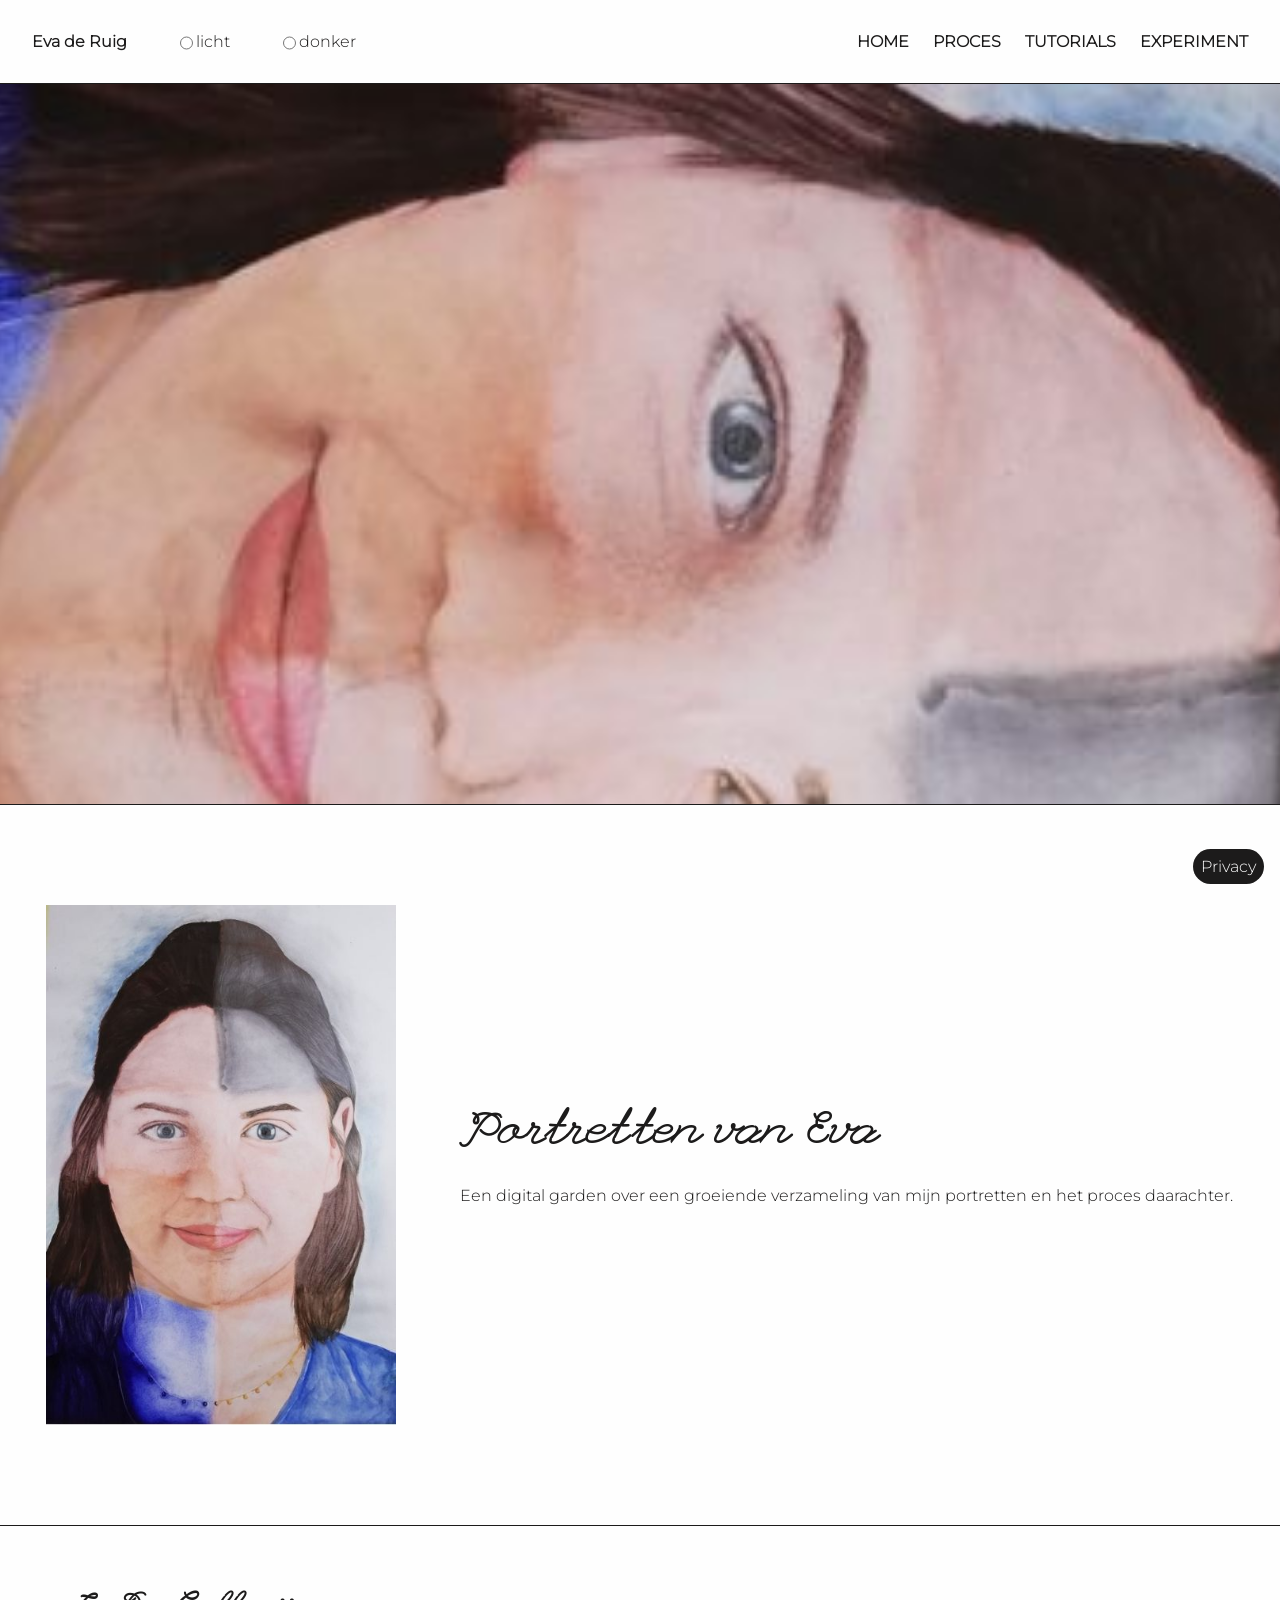
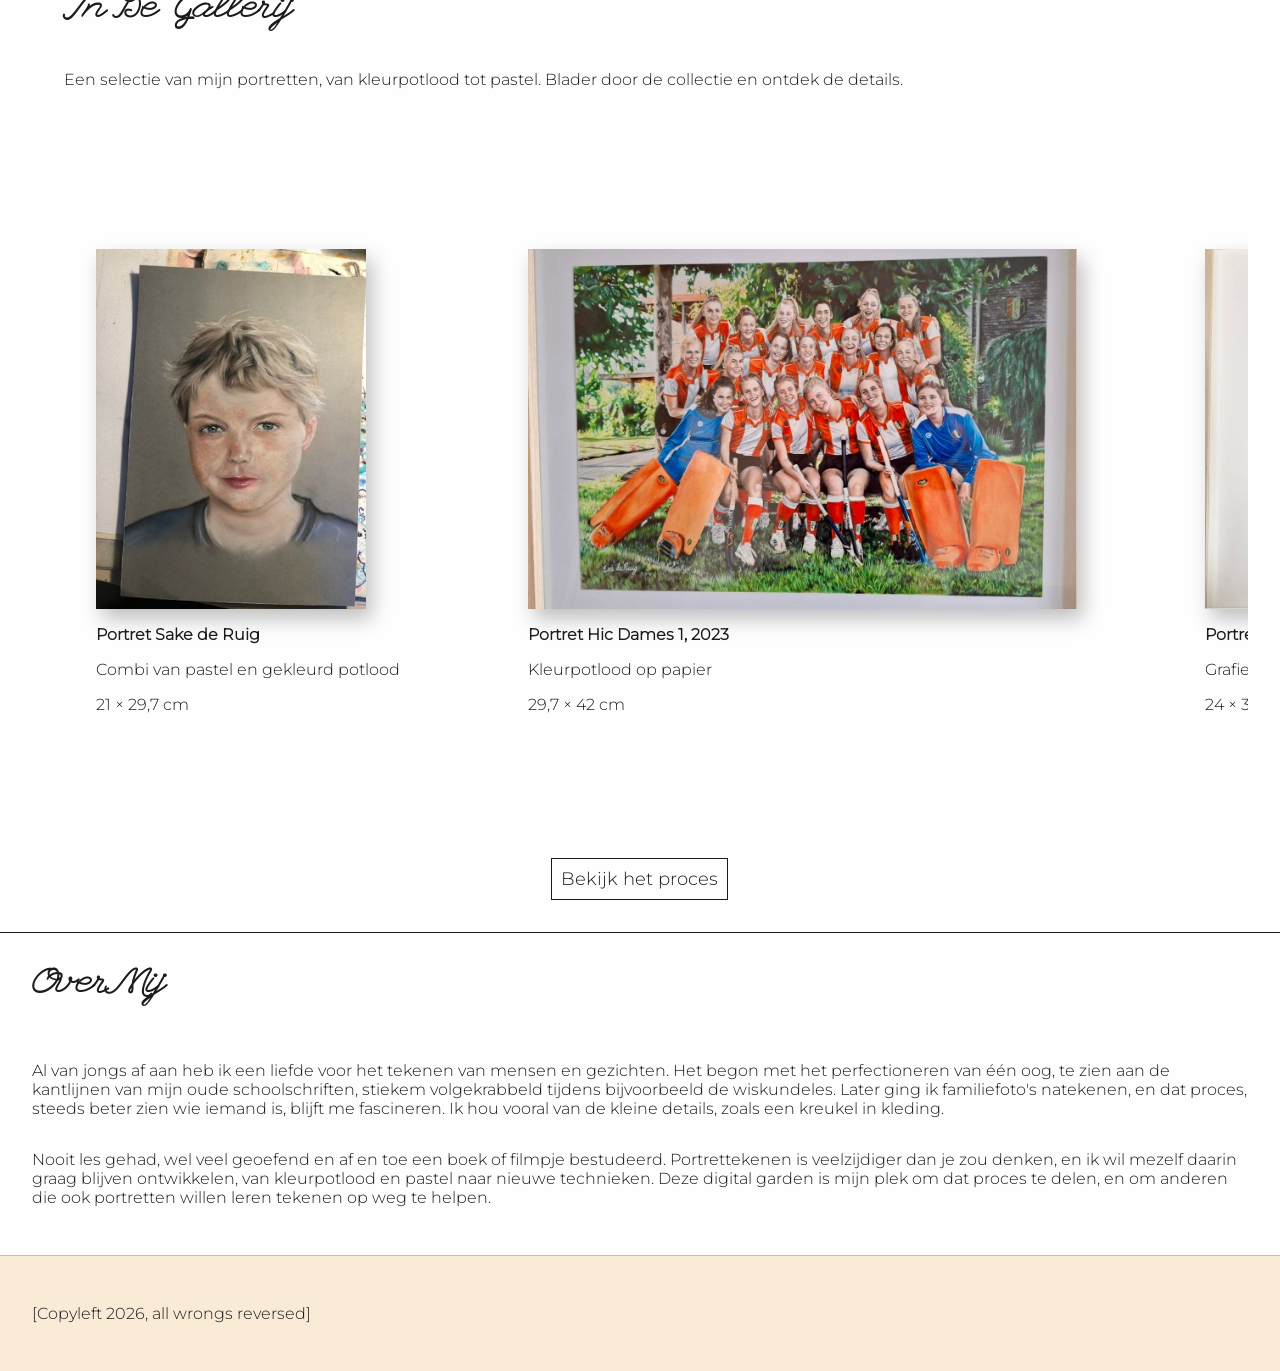
==== index.html @ 0c7776df "Proces pagina aangepast" ====
<!doctype html>
<html lang="nl">
  <head>
    <meta charset="UTF-8" />
    <meta name="viewport" content="width=device-width, initial-scale=1.0" />
    <meta name="author" content="Eva de Ruig" />
    <meta name="color-scheme" content="dark light" />

    <title>[Digitaal Tuintje van Eva]</title>
    <link rel="stylesheet" href="./assets/style/normal.css" />
    <script defer src="assets/script.js"></script>
  </head>

  <body>
    <button commandfor="privacy" command="show-modal">Privacy</button>

    <dialog id="privacy">
      <form method="dialog">
        <p>Deze website verzamelt geen persoonlijke gegevens.</p>
        <button>Begrepen</button>
      </form>
    </dialog>
    <nav>
      <p>Eva de Ruig</p>

      <label>
        <input type="radio" name="theme" value="light-theme" />
        licht
      </label>
      <label>
        <input type="radio" name="theme" value="dark-theme" />
        donker
      </label>
      <button
        class="menu-knop"
        aria-expanded="false"
        aria-controls="menu"
        aria-label="Menu"
      >
        ☰
      </button>
      <ul id="menu">
        <li><a href="index.html">Home</a></li>
        <li><a href="proces.html">Proces</a></li>
        <li><a href="tutorials.html">Tutorials</a></li>
        <li><a href="Songtekst/index.html">Experiment</a></li>
      </ul>
    </nav>

    <picture>
      <img
        src="./assets/afbeeldingen/achtergrondzelfportet.jpg"
        alt="ingezoomde achtergrondfoto zelfportret"
      />
    </picture>

    <header>
      <img src="./assets/afbeeldingen/zelfportret2.jpg" alt="Zelfportret" />
      <section>
        <h1>Portretten van Eva</h1>
        <p>
          Een digital garden over een groeiende verzameling van mijn portretten
          en het proces daarachter.
        </p>
      </section>
    </header>

    <main>
      <section>
        <h2>In De Gallerij</h2>
        <p>
          Een selectie van mijn portretten, van kleurpotlood tot pastel. Blader
          door de collectie en ontdek de details.
        </p>
      </section>

      <div class="rij">
        <section>
          <img src="assets/afbeeldingen/sake.jpg" alt="Portret Sake de Ruig" />
          <h3>Portret Sake de Ruig</h3>
          <p>Combi van pastel en gekleurd potlood</p>
          <p>21 × 29,7 cm</p>
        </section>
        <section>
          <img
            src="assets/afbeeldingen/Jouw alineatekst.jpg"
            alt="Tekening Hockeyteam hic Dames 1"
          />

          <h3>Portret Hic Dames 1, 2023</h3>
          <p>Kleurpotlood op papier</p>
          <p>29,7 × 42 cm</p>
        </section>

        <section>
          <img
            src="assets/afbeeldingen/opa+ik.jpg"
            alt="Portret van Opa en Ik"
          />
          <h3>Portret Opa en Ik</h3>
          <p>Grafietpotlood op papier</p>
          <p>24 × 32 cm</p>
        </section>

        <section>
          <img
            src="assets/afbeeldingen/bijdebank.jpg"
            alt="Portret opa en kleinkinderen"
          />

          <h3>Portret Opa en Kleinkinderen</h3>
          <p>Grafietpotlood op papier</p>
          <p>12 × 20 cm</p>
        </section>

        <section>
          <img src="assets/afbeeldingen/omaenik.jpg" alt="portret oma en ik" />
          <h3>Portret Oma en ik</h3>
          <p>pastelkrijt op gekleurd papier</p>
          <p>12 × 20 cm</p>
        </section>
      </div>
      <a href="proces.html">Bekijk het proces</a>
    </main>

    <aside>
      <h2>Over Mij</h2>
      <p>
        Al van jongs af aan heb ik een liefde voor het tekenen van mensen en
        gezichten. Het begon met het perfectioneren van één oog, te zien aan de
        kantlijnen van mijn oude schoolschriften, stiekem volgekrabbeld tijdens
        bijvoorbeeld de wiskundeles. Later ging ik familiefoto's natekenen, en
        dat proces, steeds beter zien wie iemand is, blijft me fascineren. Ik
        hou vooral van de kleine details, zoals een kreukel in kleding.
      </p>
      <p>
        Nooit les gehad, wel veel geoefend en af en toe een boek of filmpje
        bestudeerd. Portrettekenen is veelzijdiger dan je zou denken, en ik wil
        mezelf daarin graag blijven ontwikkelen, van kleurpotlood en pastel naar
        nieuwe technieken. Deze digital garden is mijn plek om dat proces te
        delen, en om anderen die ook portretten willen leren tekenen op weg te
        helpen.
      </p>
    </aside>

    <footer>
      <p>[Copyleft 2026, all wrongs reversed]</p>
    </footer>
  </body>
</html>
---- assets/style/normal.css ----
/**************************
* MARK: Fonts
**************************/

@font-face {
  font-family: "League Script, cursive";
  src: url("../type/LeagueScript-Regular.ttf");
  font-weight: 400;
  font-style: normal;
}

@font-face {
  font-family: "Cormorant, serif";
  src: url("../type/Cormorant-VariableFont_wght.ttf");
  font-weight: 400;
  font-style: normal;
}

@font-face {
  font-family: "Montserrat,sans sans-serif";
  src: url("../type/Montserrat-VariableFont_wght.ttf");
  font-weight: 300;
  font-style: normal;
}
/**************************
* MARK: Custom properties
**************************/

html {
  color-scheme: light dark;

  --color-dark: rgb(28, 27, 27);
  --color-light: #fefefe;
  --color-Grey: light-dark (rgb(142, 138, 138), #fefefe);

  --color-background: light-dark(var(--color-light), var(--color-dark));
  --color-text: light-dark(var(--color-dark), var(--color-light));
  --accent-color: #fefefe;
  --border-width: 0.1em;

  --whitespace: 2em;
  --whitespace-s: 1em;
  --whitespace-xs: 0.5em;

  --step-0: clamp(1rem, 0.9167rem + 0.3704vw, 1.25rem);
  --step-1: clamp(1.2rem, 0.975rem + 1vw, 1.875rem);
  --step-2: clamp(1.44rem, 0.9825rem + 2.0333vw, 2.8125rem);
  --step-3: clamp(1.728rem, 0.8978rem + 3.69vw, 4.2188rem);
  --step-4: clamp(2.0736rem, 0.6554rem + 6.303vw, 6.3281rem);
  --step-5: clamp(2.4883rem, 0.1537rem + 10.3761vw, 9.4922rem);
}

/**************************
* MARK: Algemene Styling
**************************/

*,
*::after,
*::before {
  box-sizing: border-box;
}

img,
svg,
video {
  max-width: 100%;
  height: auto;
  display: block;
  margin-block: var(--whitespace-s);
}

body {
  font-family: "Montserrat,sans sans-serif";
  background-color: var(--color-background);
  color: var(--color-text);
  margin: 0;

  display: grid;
  grid-template-areas:
    "nav"
    "picture"
    "header"
    "main"
    "aside"
    "footer";

  @media (width > 60em) {
    grid-template-columns: 1fr 3fr 2fr;
    grid-template-areas:
      "nav nav nav"
      "picture picture picture"
      "header header header"
      "main main main"
      "aside aside aside"
      "footer footer footer";
  }
}

button,
summary {
  cursor: pointer;
}

button,
input,
select,
textarea {
  font: inherit;
}

h1 {
  font-size: var(--step-3);
}

h2 {
  font-size: var(--step-2);
}

h3 {
  font-size: var(--step-1);
}

h4 {
  font-size: var(--step-0);
}

a:hover {
  color: rgb(164, 156, 156);
}

a:focus {
  color: var(--color-Grey);
  outline: 0.2em dashed aliceblue;
}

label {
  display: grid;
}

label:has([type="checkbox"]) {
  display: flex;
  align-items: baseline;
}

h1,
h2 {
  font-family: "League Script, cursive";
  margin: 0 0 var(--whitespace-s);
  color: var(--color-text);
}

h1 {
  font-size: clamp(24px, 9vw, 48px);
}

h2 {
  font-size: 38px;
}

h3 {
  font-family: "Montserrat,sans sans-serif";
  font-size: 16px;
  font-weight: bolder;
}

p {
  font-family: "Montserrat,sans sans-serif";
  font-size: 16px;
  color: var(--color-text);
}

footer {
  background-color: antiquewhite;
  border-top: 1px solid rgba(0, 0, 0, 0.2);
  padding: 2em;
}

a {
  font-family: "Montserrat,sans sans-serif";
  text-decoration: none;
  color: var(--color-text);
  font-size: 36px;
  font-weight: 100;
}

/**************************
* MARK: Nav
**************************/

html:has([value="light-theme"]:checked) {
  color-scheme: light;
}

html:has([value="dark-theme"]:checked) {
  color-scheme: dark;
}

nav label {
  font-family: "Montserrat,sans sans-serif";
  font-size: 16px;
  display: flex;
  justify-content: flex-start;
  gap: -5px;
  padding-left: 3em;
  padding-right: 0;
}

nav {
  grid-area: nav;
  display: flex;
  align-items: center;
  justify-content: space-between;
  flex-wrap: wrap;
  padding: 1em 2em;
  border-bottom: 1px solid var(--color-text);
}

nav p {
  font-weight: bolder;
}

nav ul {
  display: flex;
  gap: 1.5em;
  list-style: none;
  margin: 0 0 0 auto;
  padding: 0;
}

nav a {
  font-size: 1rem;
  font-weight: 600;
  text-transform: uppercase;
}
.menu-knop {
  display: none;
  background: none;
  border: 0;
  padding: 0;
  color: inherit;
}

@media (width <= 60em) {
  .menu-knop {
    display: block;
  }

  nav ul {
    display: none;
    flex-basis: 100%;
    flex-direction: column;
    gap: 1em;
    padding-block: 1em;
  }

  nav ul.open {
    display: flex;
  }
}

/**************************
* MARK: Picture
**************************/

picture {
  grid-area: picture;
  display: block;
  border-bottom: 1px solid var(--color-text);
}

picture img {
  width: 100%;
  max-width: none;
  height: 80vh;
  object-fit: cover;
  margin: 0;
}

/**************************
* MARK: Header
**************************/

header {
  display: grid;
  grid-area: header;
  gap: var(--whitespace);
  align-items: center;
  padding: var(--whitespace);
  margin-inline: auto;
}

header img {
  width: 100%;
  max-width: 350px;
  height: auto;
  margin-inline: auto;
}

@media (width > 60em) {
  header {
    grid-template-columns: auto 1fr;
    gap: calc(var(--whitespace) * 2);
    min-height: 80vh;
  }
}

header h1 {
  margin-bottom: var(--whitespace-xs);
}

header p {
  margin-top: 0;
}

/**************************
* MARK: Algemene Styling
**************************/

aside {
  display: grid;
  grid-area: aside;
  border-top: 1px solid var(--color-text);
  padding: var(--whitespace);
}

/**************************
* MARK: Main
**************************/

main {
  margin: auto;
  display: grid;
  grid-area: main;
  align-items: center;
  gap: var(--whitespace);
  border-top: 1px solid var(--color-text);
  padding: var(--whitespace);
}

main img {
  width: 100%;
  max-width: 350px;
  height: auto;
}

main section {
  padding: var(--whitespace);
}

.rij {
  display: flex;
  align-items: flex-start;
  gap: 4em;
  padding: 3em var(--whitespace) 4em;
  overflow-x: auto;
  scroll-snap-type: x proximity;
}

.rij section {
  flex: 0 0 auto;
  scroll-snap-align: center;
}

.rij section img {
  width: auto;
  height: 40vh;
  max-width: none;
  margin: 0 0 var(--whitespace-s);
  box-shadow: 0.4em 0.6em 1.2em rgba(0, 0, 0, 0.25);
}

main section img {
  transition:
    transform 0.3s ease,
    box-shadow 0.3s ease;
}

main section:hover img {
  transform: scale(1.3);
  box-shadow: 0.6em 0.9em 1.6em rgba(0, 0, 0, 0.35);
  transition:
    transform 0.3s ease,
    box-shadow 0.3s ease;
}

main section:hover {
  position: relative;
  z-index: 1;
}

main a {
  display: grid;
  place-items: center;
  justify-self: center;
  border: 1px solid var(--color-text);
  font-size: 18px;
  padding: var(--whitespace-xs);
}

/**************************
* MARK: Footer
**************************/

footer {
  display: grid;
  grid-area: footer;
  background-color: antiquewhite;
  border-top: 1px solid rgba(0, 0, 0, 0.2);
  padding: 2em;
}

/**************************
* MARK: Dialog
**************************/

button {
  position: fixed;
  right: 1em;
  bottom: 1em;
  z-index: 10;
  padding: var(--whitespace-xs);
  border: 0;
  border-radius: 999px;
  background-color: var(--color-text);
  color: var(--color-background);
}

dialog {
  margin: auto 1em 5em auto;
  max-width: 18em;
  padding: 1em;
  border: 1px solid var(--color-text);
  background-color: var(--color-background);
  color: var(--color-text);
}
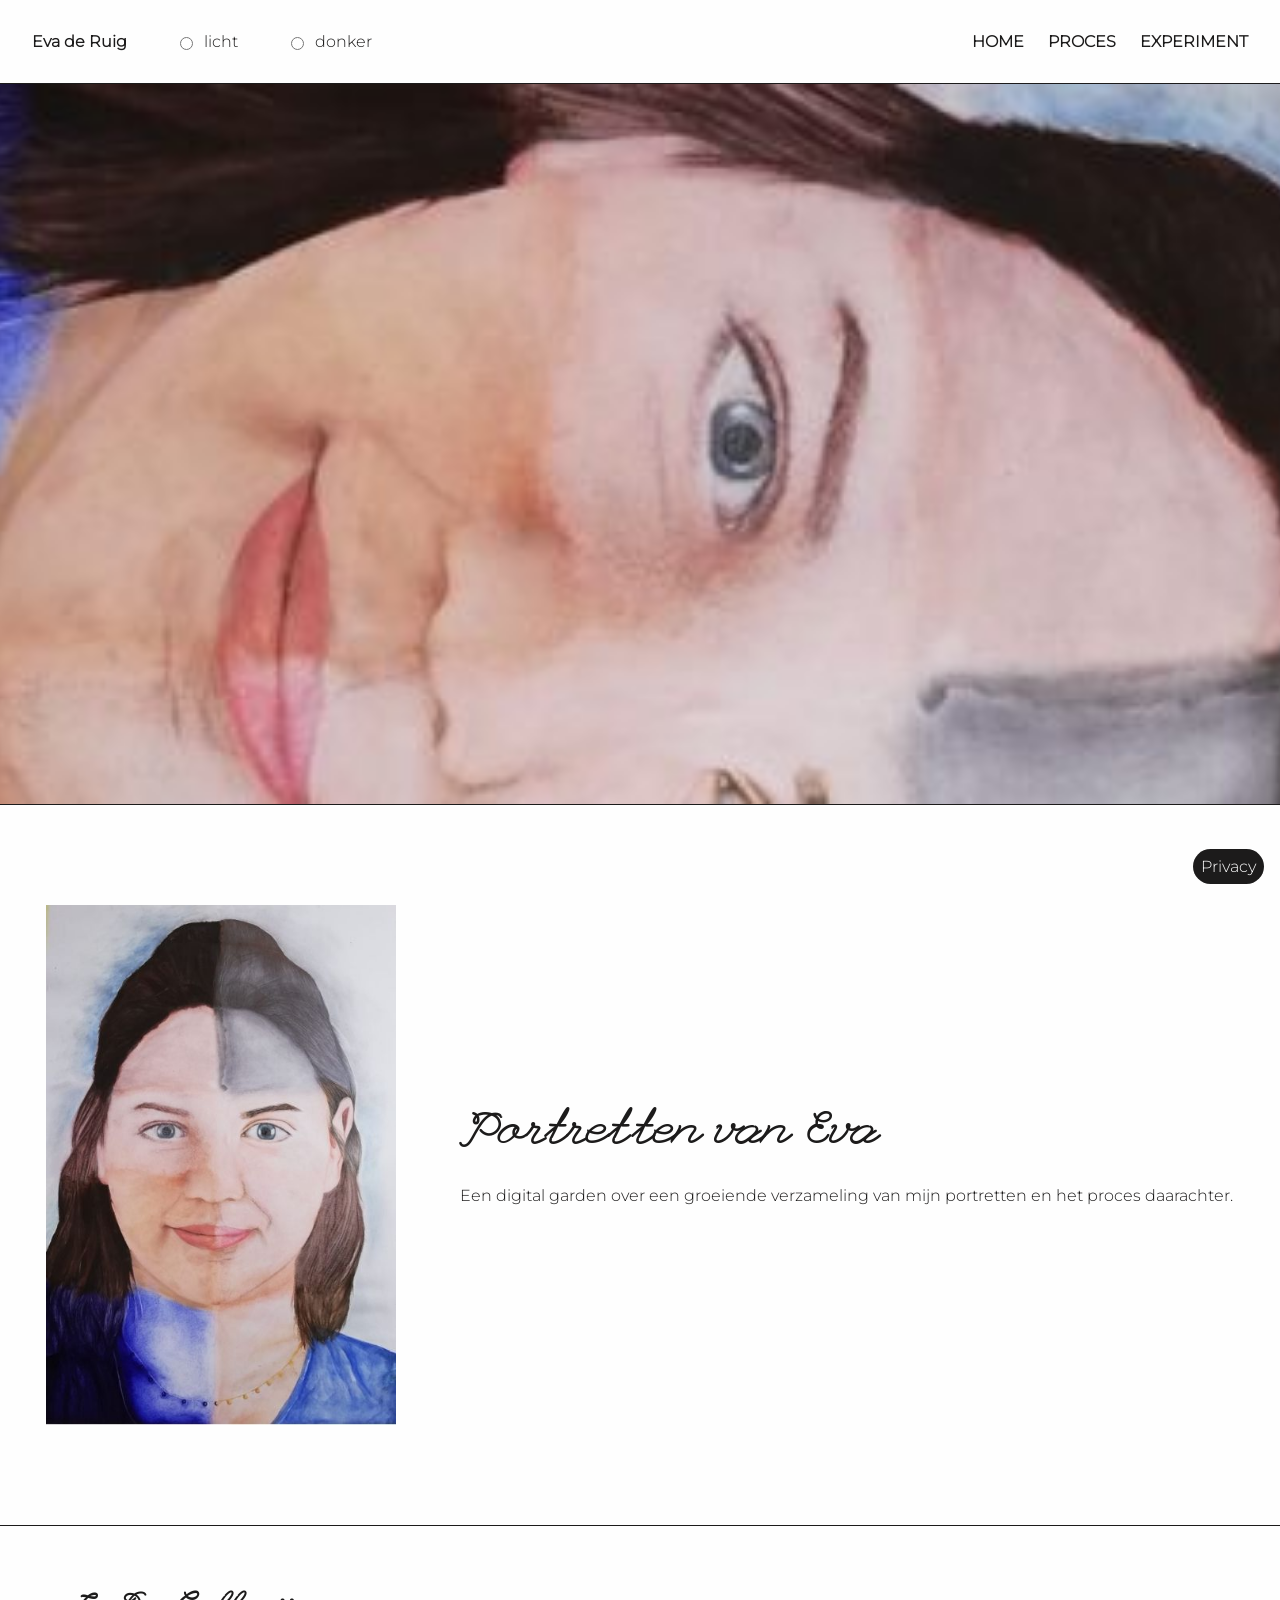
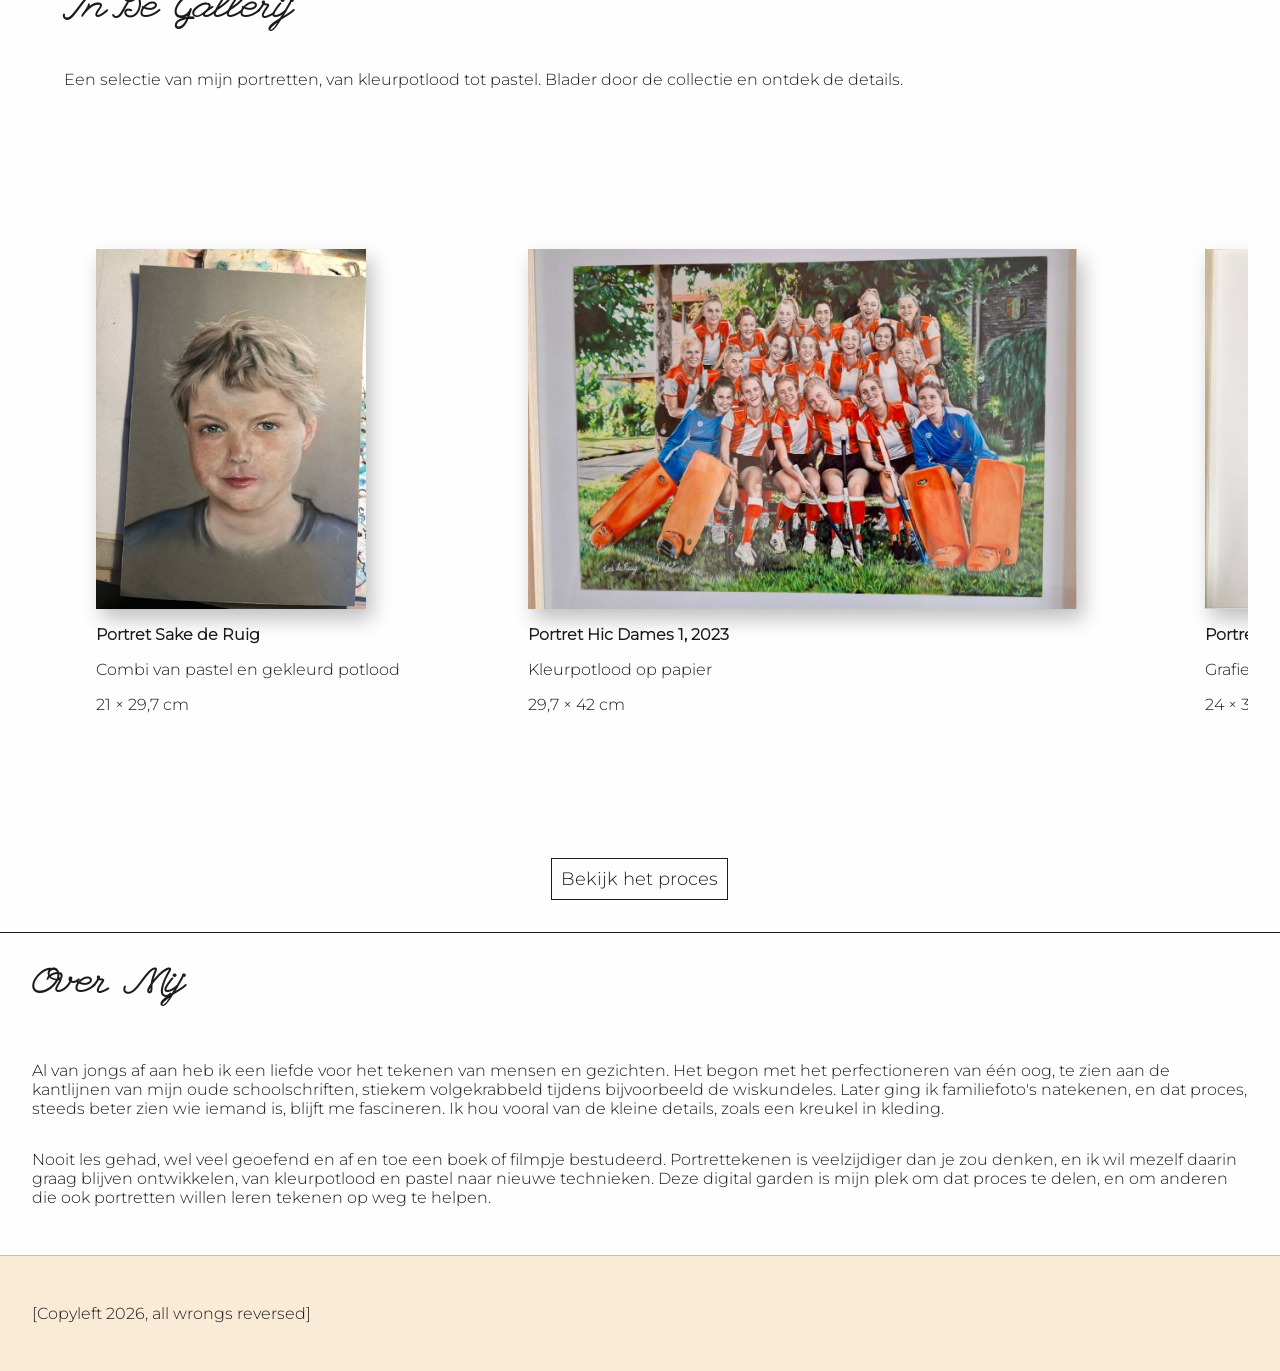
==== commit ddabe64e: "navigatie aangepast" ====
--- a/index.html
+++ b/index.html
@@ -33,18 +33,33 @@
       </label>
       <button
         class="menu-knop"
-        aria-expanded="false"
-        aria-controls="menu"
         aria-label="Menu"
+        commandfor="menu-dialog"
+        command="show-modal"
       >
         ☰
       </button>
       <ul id="menu">
         <li><a href="index.html">Home</a></li>
         <li><a href="proces.html">Proces</a></li>
-        <li><a href="tutorials.html">Tutorials</a></li>
         <li><a href="Songtekst/index.html">Experiment</a></li>
       </ul>
+
+      <dialog id="menu-dialog" closedby="any">
+        <button
+          commandfor="menu-dialog"
+          command="close"
+          aria-label="Menu sluiten"
+        ></button>
+
+        <ul>
+          <li><a href="index.html">Home</a></li>
+
+          <li><a href="proces.html">Proces</a></li>
+
+          <li><a href="Songtekst/index.html">Experiment</a></li>
+        </ul>
+      </dialog>
     </nav>
 
     <picture>
--- a/assets/style/normal.css
+++ b/assets/style/normal.css
@@ -10,13 +10,6 @@
 }
 
 @font-face {
-  font-family: "Cormorant, serif";
-  src: url("../type/Cormorant-VariableFont_wght.ttf");
-  font-weight: 400;
-  font-style: normal;
-}
-
-@font-face {
   font-family: "Montserrat,sans sans-serif";
   src: url("../type/Montserrat-VariableFont_wght.ttf");
   font-weight: 300;
@@ -31,23 +24,14 @@
 
   --color-dark: rgb(28, 27, 27);
   --color-light: #fefefe;
-  --color-Grey: light-dark (rgb(142, 138, 138), #fefefe);
+  --color-Grey: light-dark(rgb(142, 138, 138), #fefefe);
 
   --color-background: light-dark(var(--color-light), var(--color-dark));
   --color-text: light-dark(var(--color-dark), var(--color-light));
-  --accent-color: #fefefe;
-  --border-width: 0.1em;
 
   --whitespace: 2em;
   --whitespace-s: 1em;
   --whitespace-xs: 0.5em;
-
-  --step-0: clamp(1rem, 0.9167rem + 0.3704vw, 1.25rem);
-  --step-1: clamp(1.2rem, 0.975rem + 1vw, 1.875rem);
-  --step-2: clamp(1.44rem, 0.9825rem + 2.0333vw, 2.8125rem);
-  --step-3: clamp(1.728rem, 0.8978rem + 3.69vw, 4.2188rem);
-  --step-4: clamp(2.0736rem, 0.6554rem + 6.303vw, 6.3281rem);
-  --step-5: clamp(2.4883rem, 0.1537rem + 10.3761vw, 9.4922rem);
 }
 
 /**************************
@@ -108,33 +92,13 @@
   font: inherit;
 }
 
-h1 {
-  font-size: var(--step-3);
-}
-
-h2 {
-  font-size: var(--step-2);
-}
-
-h3 {
-  font-size: var(--step-1);
-}
-
-h4 {
-  font-size: var(--step-0);
-}
-
 a:hover {
-  color: rgb(164, 156, 156);
+  color: var(--color-Grey);
 }
 
 a:focus {
   color: var(--color-Grey);
   outline: 0.2em dashed aliceblue;
-}
-
-label {
-  display: grid;
 }
 
 label:has([type="checkbox"]) {
@@ -146,7 +110,6 @@
 h2 {
   font-family: "League Script, cursive";
   margin: 0 0 var(--whitespace-s);
-  color: var(--color-text);
 }
 
 h1 {
@@ -158,21 +121,8 @@
 }
 
 h3 {
-  font-family: "Montserrat,sans sans-serif";
   font-size: 16px;
   font-weight: bolder;
-}
-
-p {
-  font-family: "Montserrat,sans sans-serif";
-  font-size: 16px;
-  color: var(--color-text);
-}
-
-footer {
-  background-color: antiquewhite;
-  border-top: 1px solid rgba(0, 0, 0, 0.2);
-  padding: 2em;
 }
 
 a {
@@ -196,13 +146,11 @@
 }
 
 nav label {
-  font-family: "Montserrat,sans sans-serif";
-  font-size: 16px;
   display: flex;
   justify-content: flex-start;
-  gap: -5px;
+  align-items: center;
+  gap: var(--whitespace-xs);
   padding-left: 3em;
-  padding-right: 0;
 }
 
 nav {
@@ -245,19 +193,33 @@
     display: block;
   }
 
-  nav ul {
+  #menu {
     display: none;
-    flex-basis: 100%;
-    flex-direction: column;
-    gap: 1em;
-    padding-block: 1em;
   }
-
-  nav ul.open {
-    display: flex;
-  }
-}
-
+}
+
+#menu-dialog {
+  margin: 1em 1em auto auto;
+  width: min(90vw, 20em);
+  padding: var(--whitespace);
+  border: 1px solid var(--color-text);
+  background-color: var(--color-background);
+  color: var(--color-text);
+}
+
+#menu-dialog ul {
+  display: grid;
+  gap: var(--whitespace-s);
+  margin: 0;
+  padding: 0;
+  list-style: none;
+}
+
+#menu-dialog button {
+  position: static;
+  display: block;
+  margin: 0 0 var(--whitespace-s) auto;
+}
 /**************************
 * MARK: Picture
 **************************/
@@ -378,9 +340,6 @@
 main section:hover img {
   transform: scale(1.3);
   box-shadow: 0.6em 0.9em 1.6em rgba(0, 0, 0, 0.35);
-  transition:
-    transform 0.3s ease,
-    box-shadow 0.3s ease;
 }
 
 main section:hover {
@@ -398,6 +357,14 @@
 }
 
 /**************************
+* MARK: Aside
+**************************/
+
+aside h2 {
+  word-spacing: 0.5em;
+}
+
+/**************************
 * MARK: Footer
 **************************/
 
@@ -413,7 +380,7 @@
 * MARK: Dialog
 **************************/
 
-button {
+button:not(.menu-knop) {
   position: fixed;
   right: 1em;
   bottom: 1em;
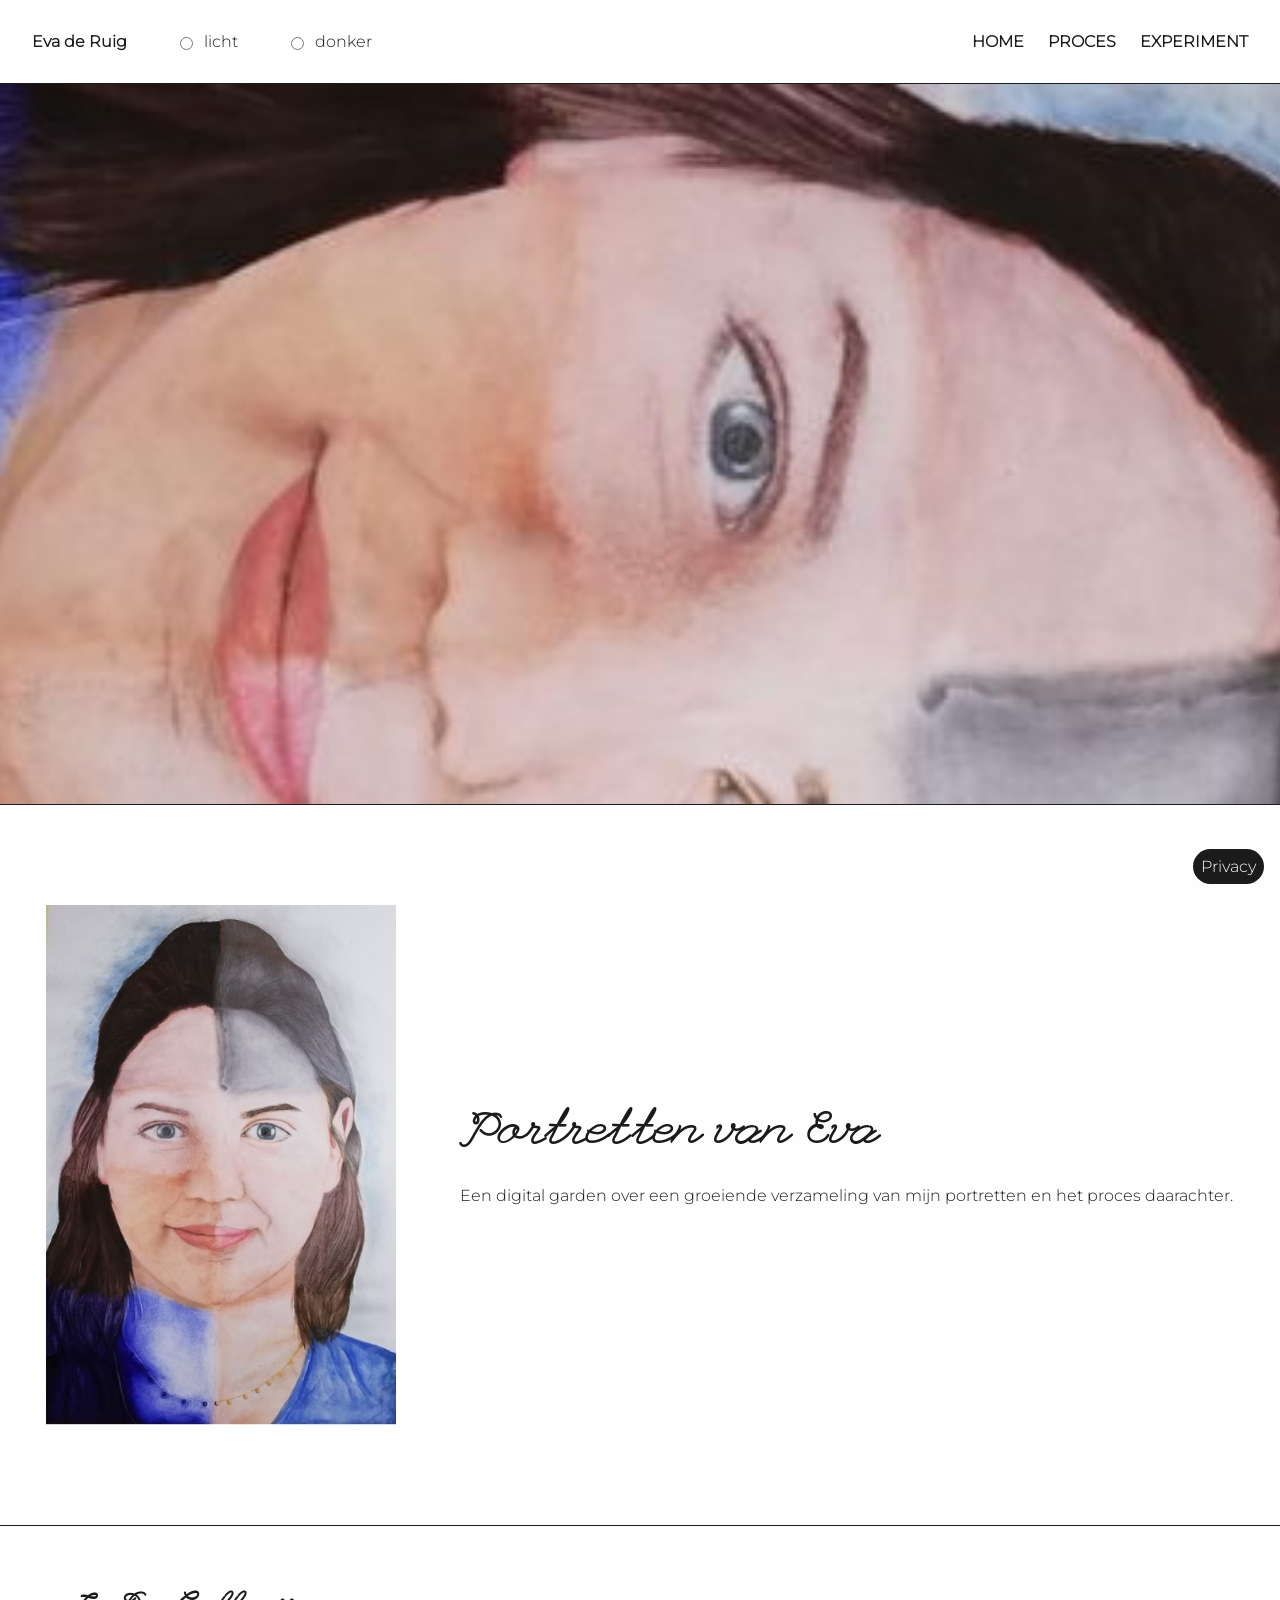
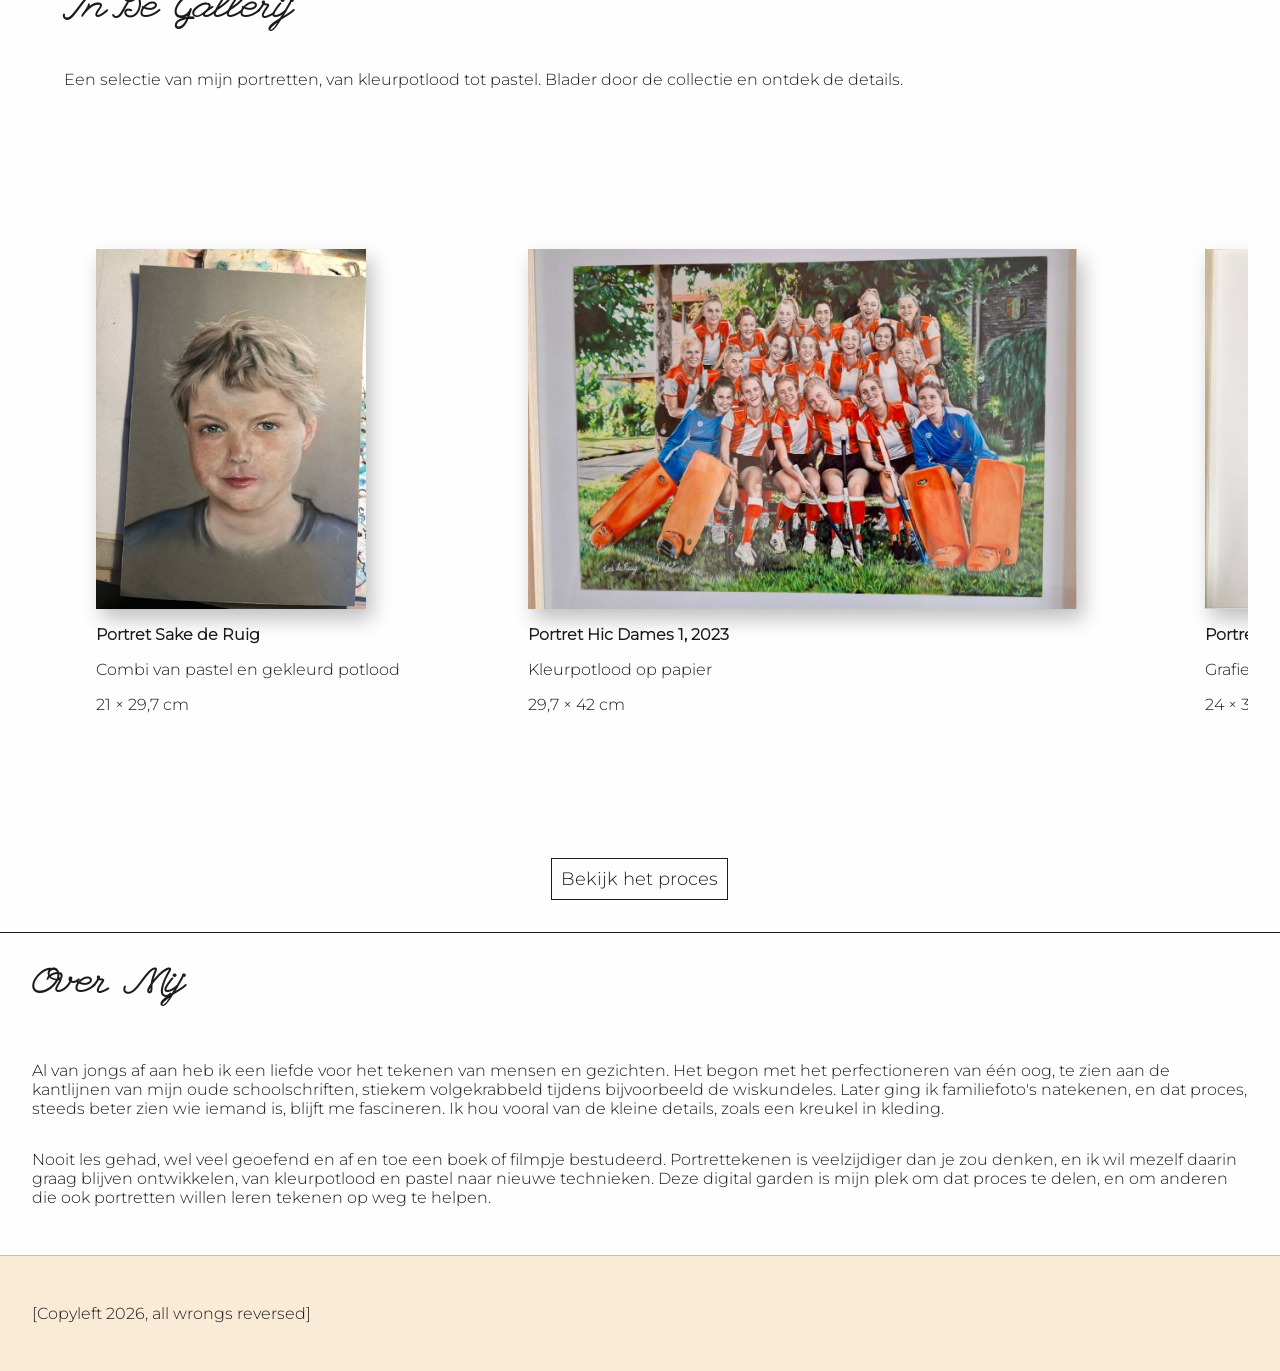
==== commit 379023e4: "read me bijgewerkt" ====
--- a/index.html
+++ b/index.html
@@ -16,7 +16,20 @@
 
     <dialog id="privacy">
       <form method="dialog">
-        <p>Deze website verzamelt geen persoonlijke gegevens.</p>
+        <p>
+          Deze website wordt gehost via GitHub Pages. Hierbij kunnen technische
+          gegevens worden verwerkt, zoals IP-adressen, browsergegevens en
+          bezochte pagina’s. GitHub kan cookies gebruiken om de website goed te
+          laten werken, voorkeuren te onthouden en de beveiliging te verbeteren.
+        </p>
+        <p>
+          Meer informatie vind je in het
+          <a
+            href="https://docs.github.com/en/site-policy/privacy-policies/github-general-privacy-statement?utm_source=chatgpt.com"
+            >privacybeleid van GitHub.</a
+          >
+        </p>
+
         <button>Begrepen</button>
       </form>
     </dialog>
@@ -98,7 +111,7 @@
         </section>
         <section>
           <img
-            src="assets/afbeeldingen/Jouw alineatekst.jpg"
+            src="assets/afbeeldingen/hockeyteamdames1.jpg"
             alt="Tekening Hockeyteam hic Dames 1"
           />
 
--- a/assets/style/normal.css
+++ b/assets/style/normal.css
@@ -374,6 +374,7 @@
   background-color: antiquewhite;
   border-top: 1px solid rgba(0, 0, 0, 0.2);
   padding: 2em;
+  color: var(--color-dark);
 }
 
 /**************************
@@ -400,3 +401,9 @@
   background-color: var(--color-background);
   color: var(--color-text);
 }
+
+dialog a {
+  font-size: 16px;
+  color: inherit;
+  text-decoration: underline;
+}
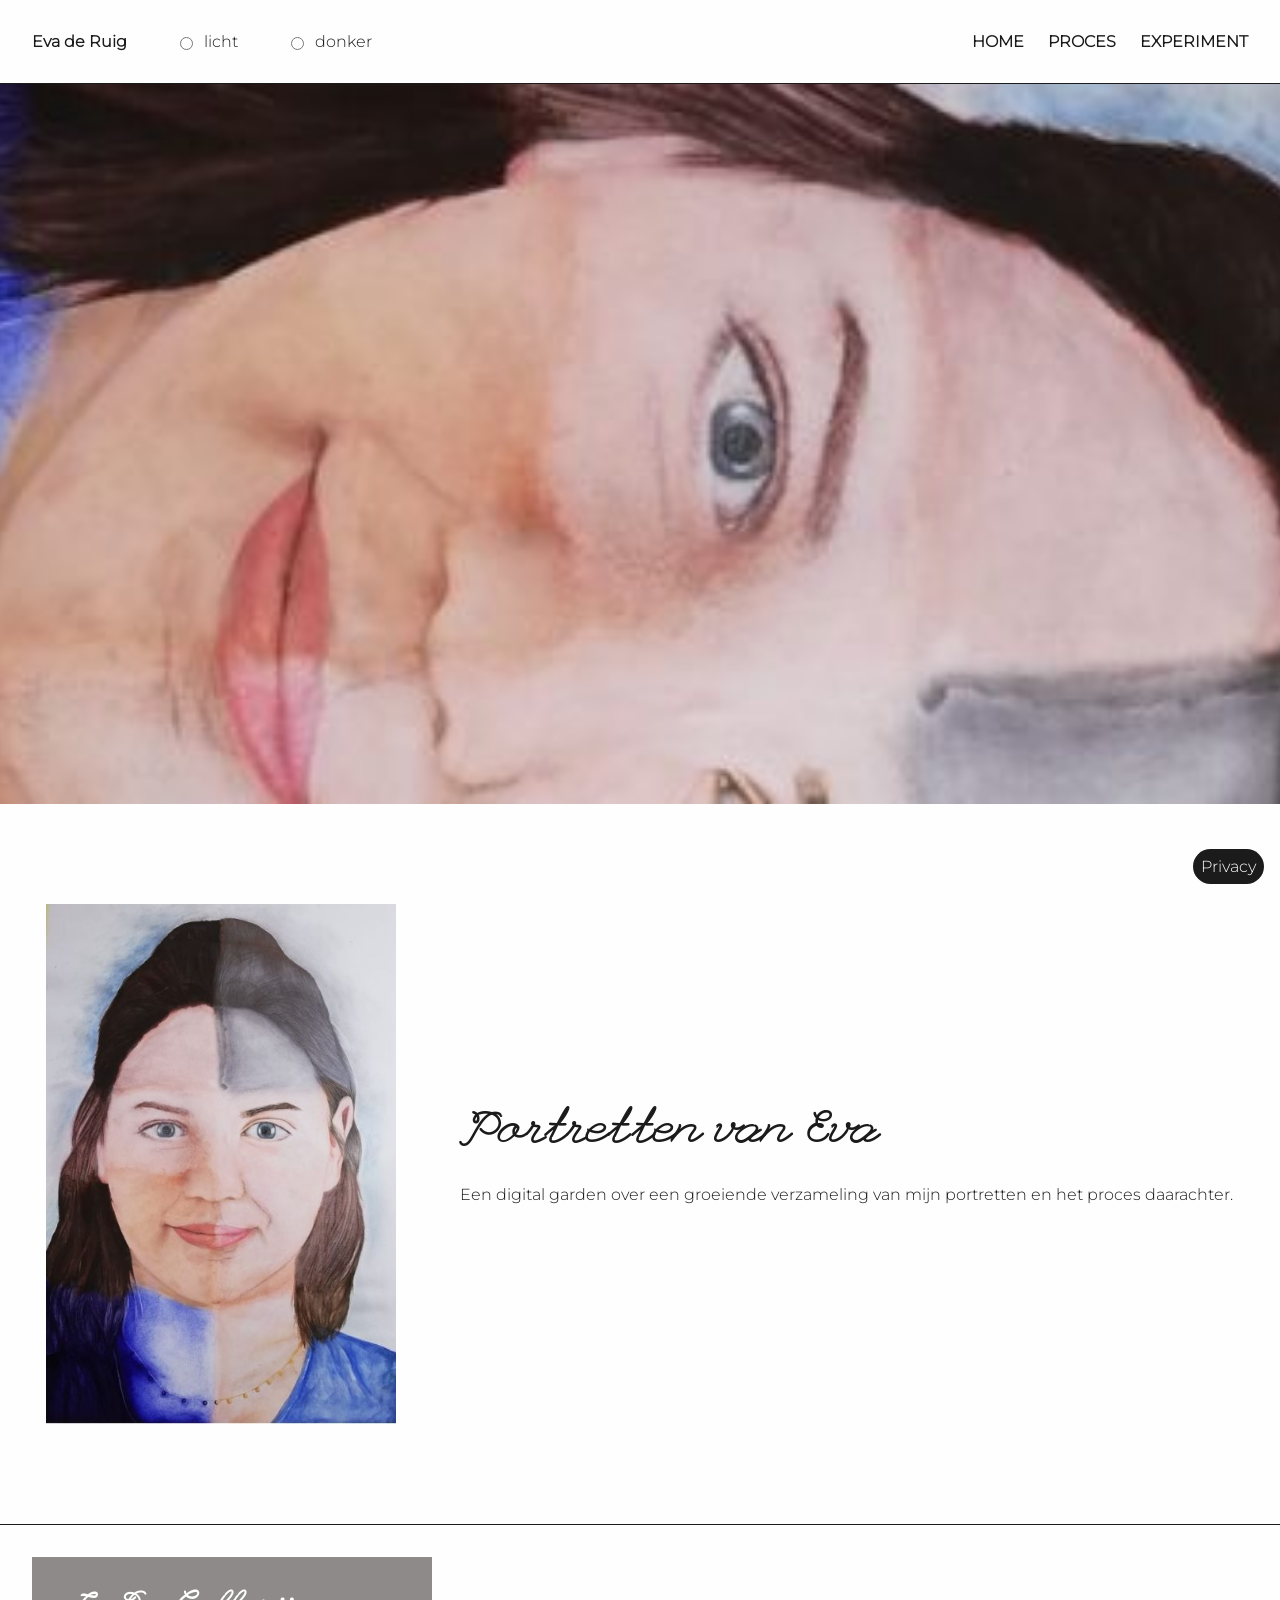
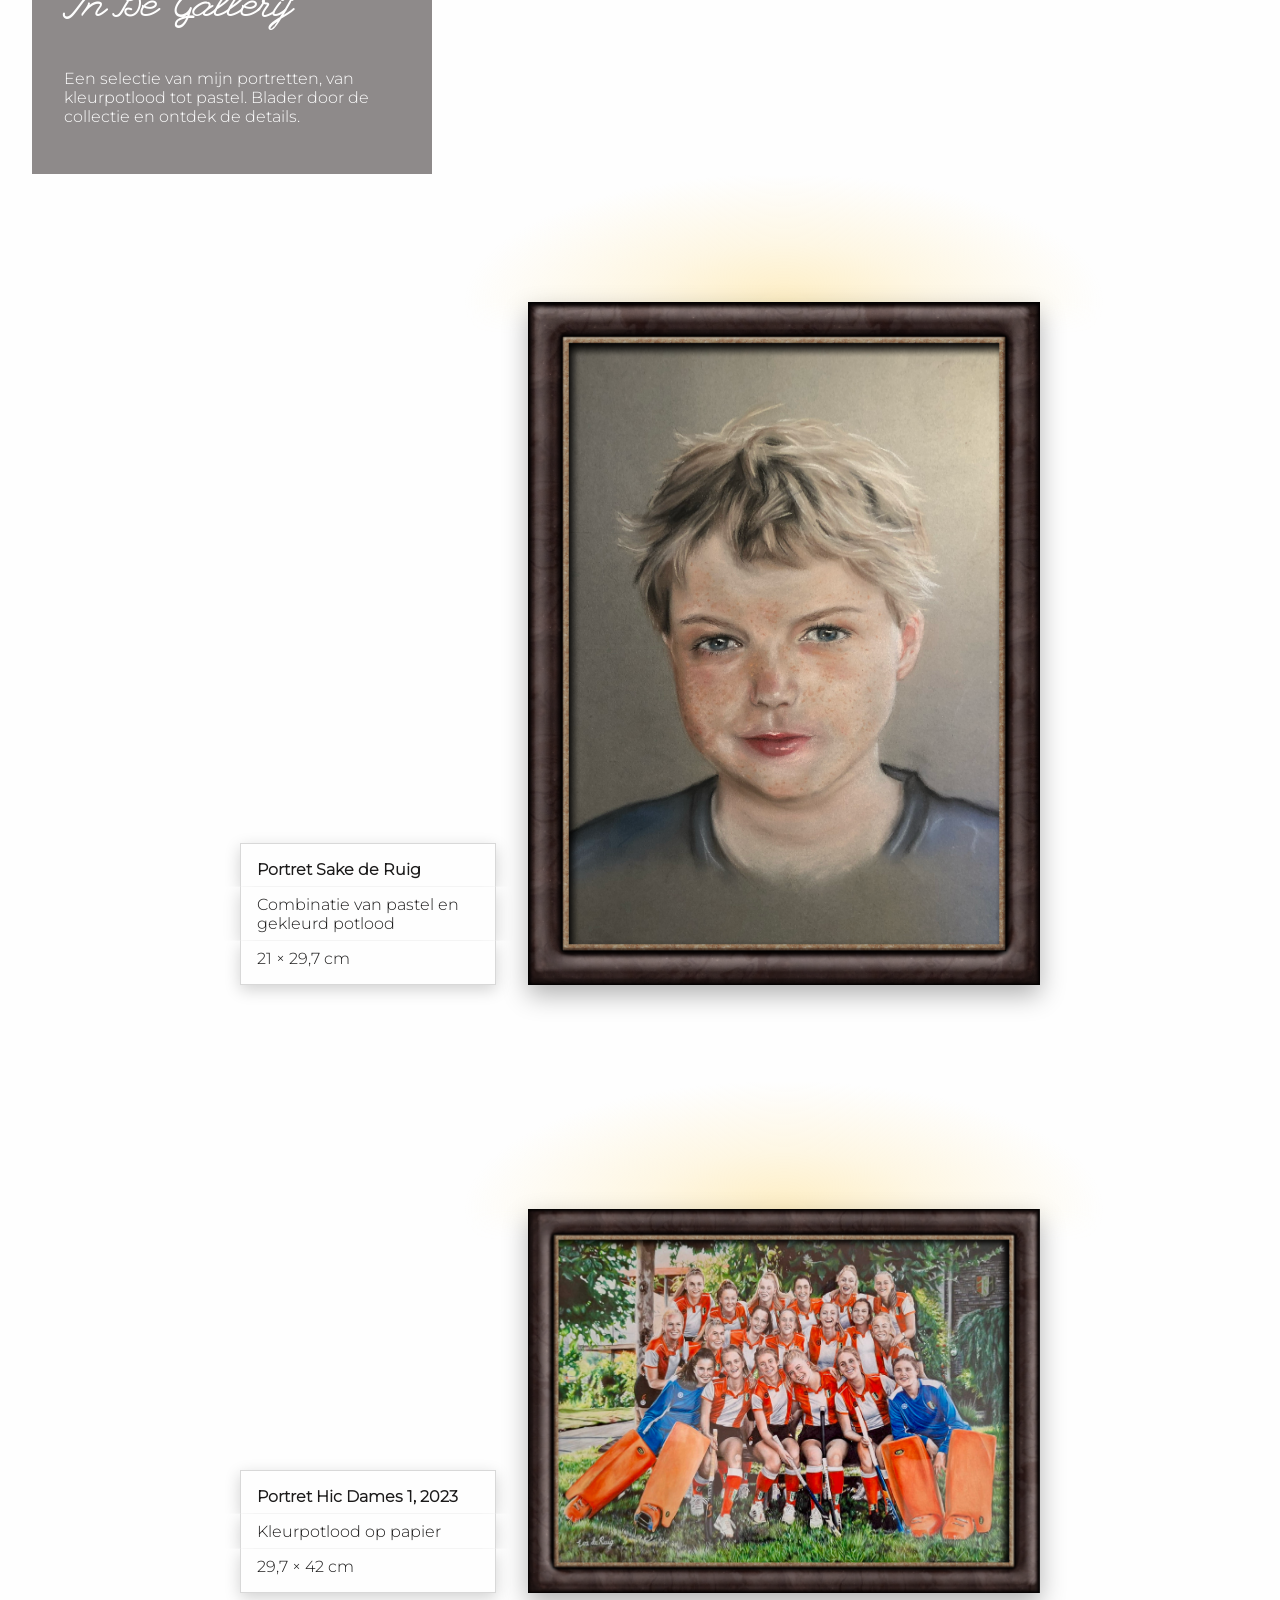
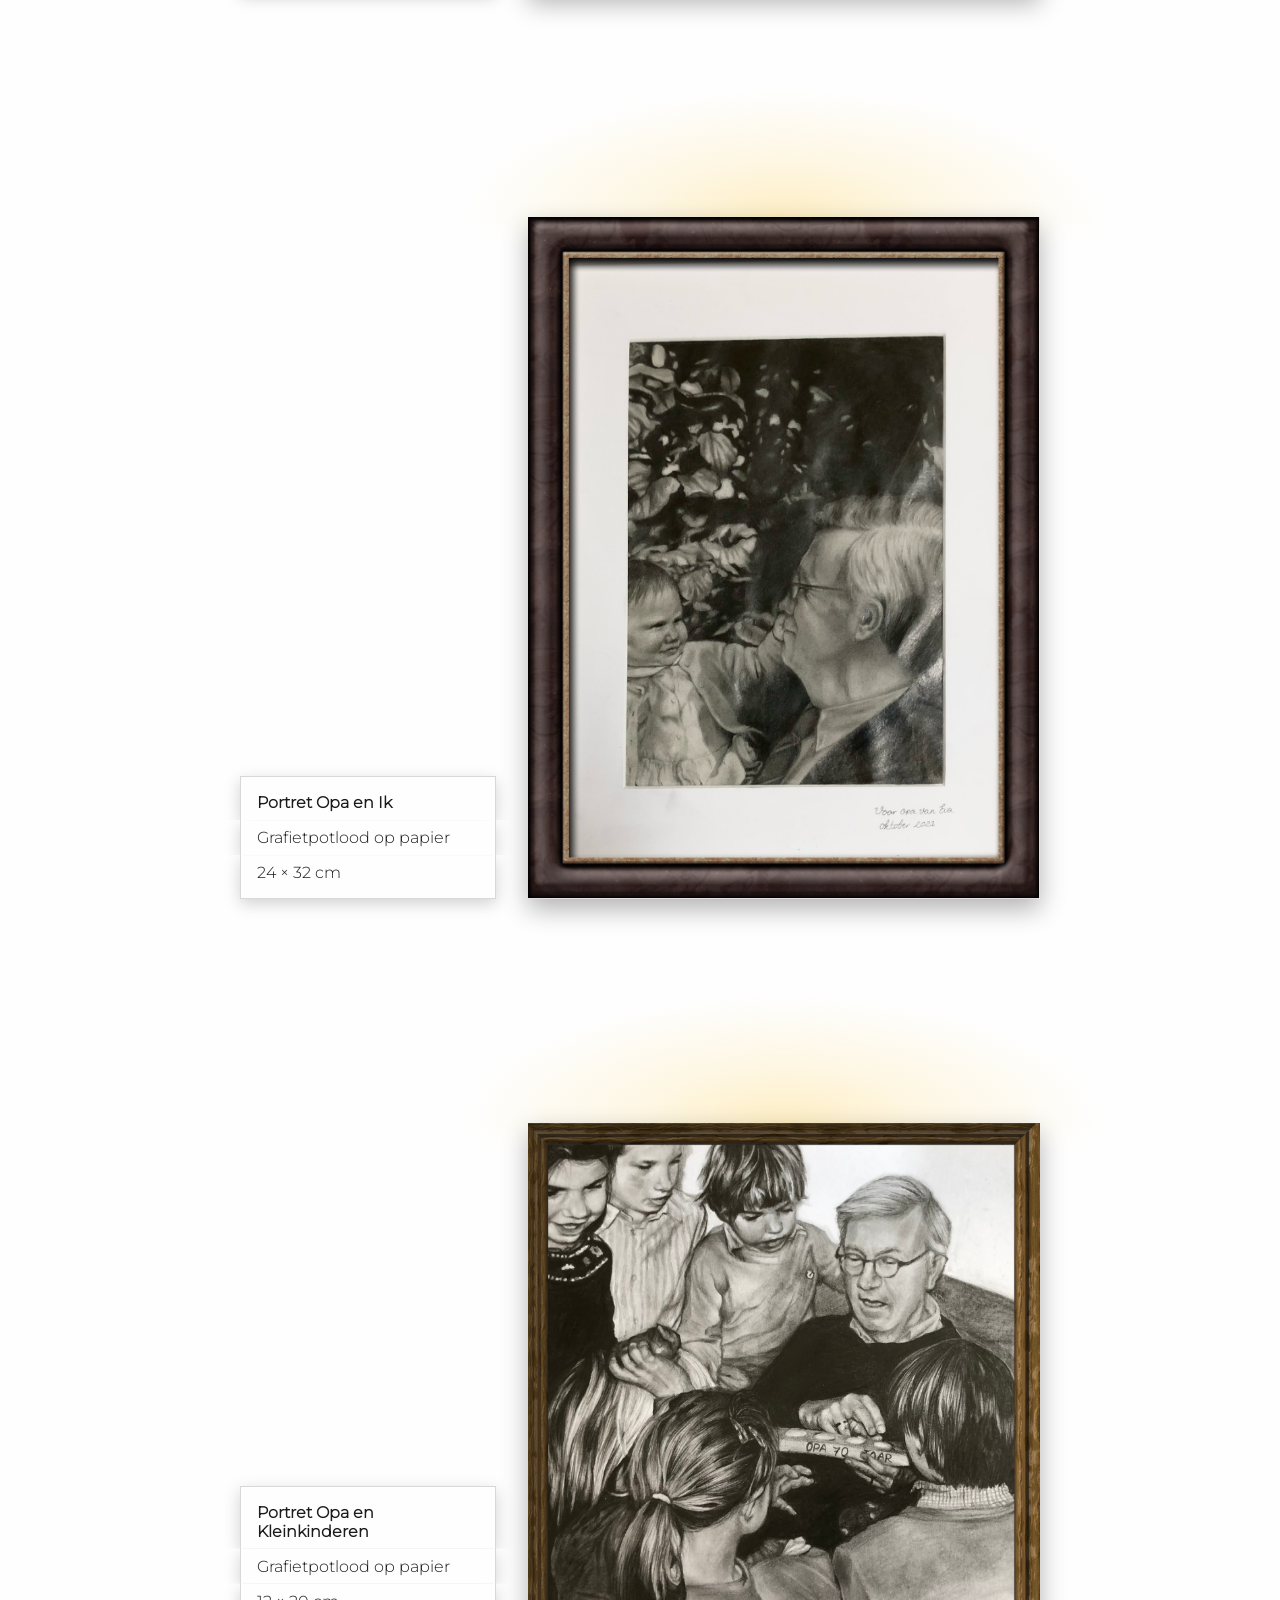
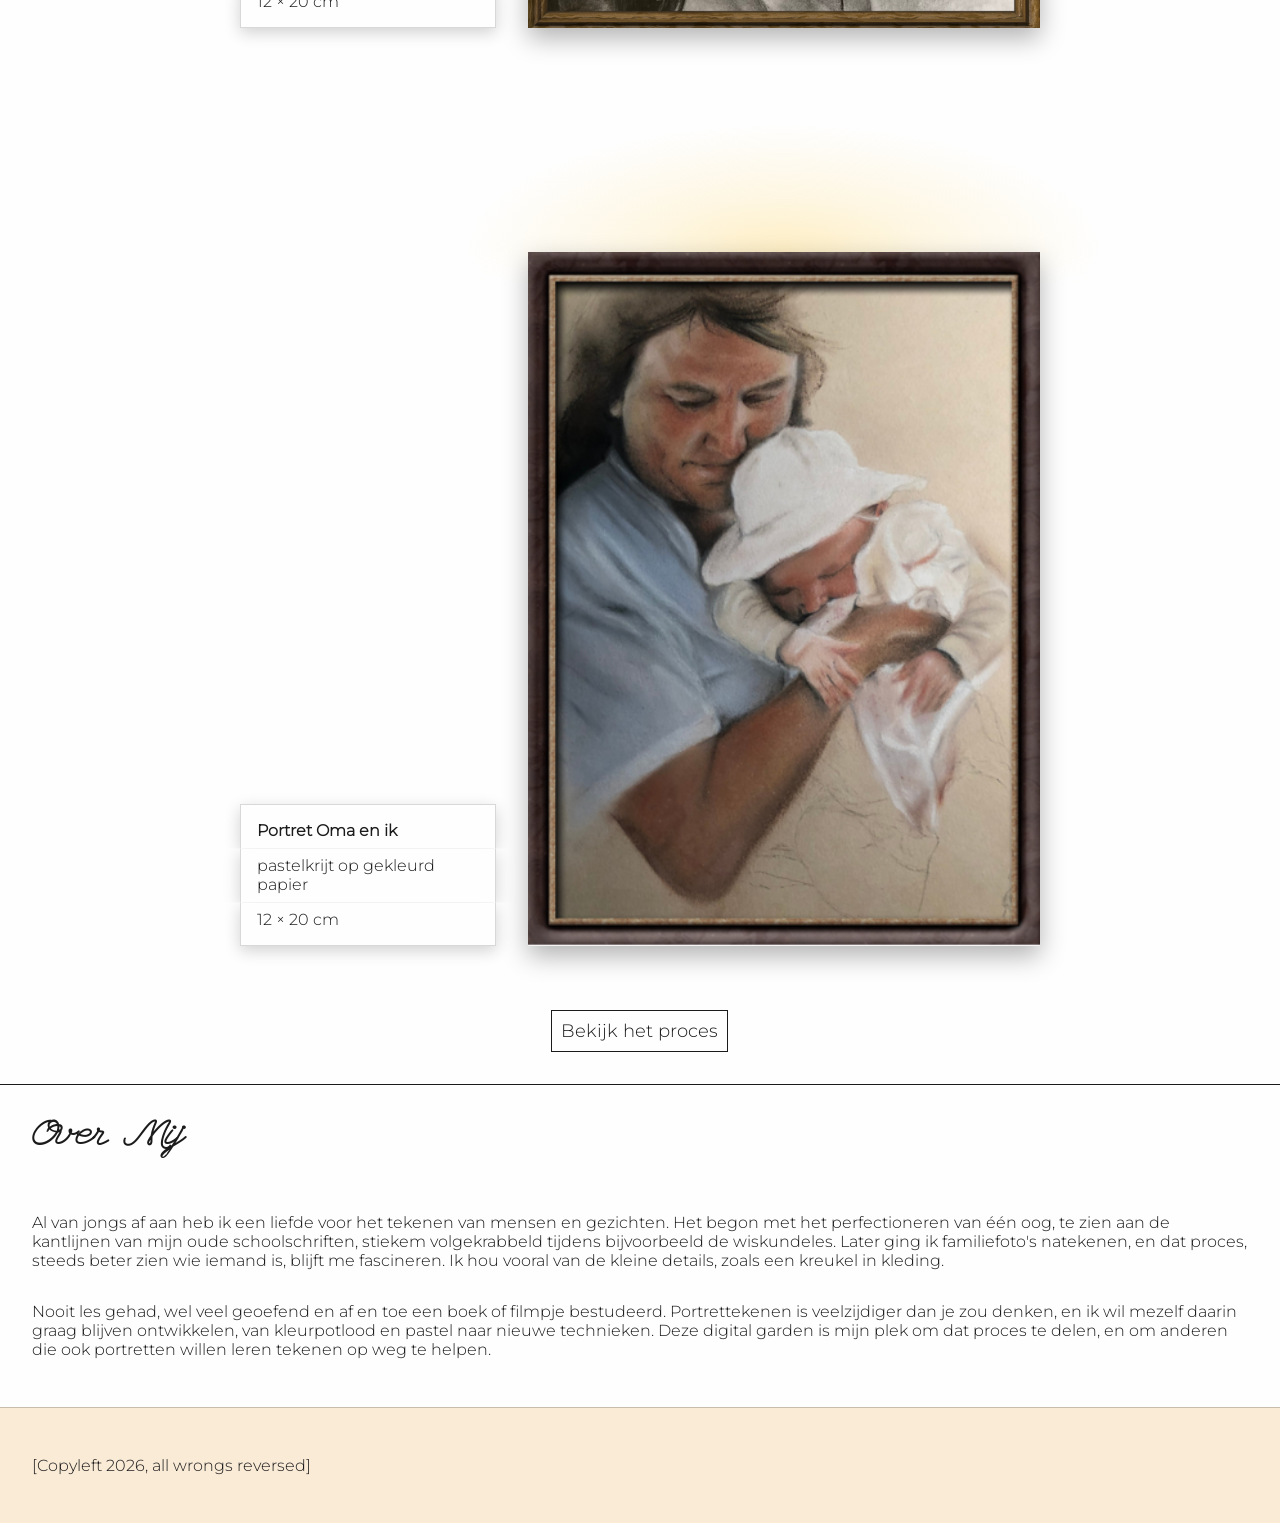
==== commit e297187d: "afbeeldingen veranderd website" ====
--- a/index.html
+++ b/index.html
@@ -104,14 +104,17 @@
 
       <div class="rij">
         <section>
-          <img src="assets/afbeeldingen/sake.jpg" alt="Portret Sake de Ruig" />
+          <img
+            src="./assets/afbeeldingen/schilderijsake-metlijst.png"
+            alt="Portret Sake de Ruig"
+          />
           <h3>Portret Sake de Ruig</h3>
-          <p>Combi van pastel en gekleurd potlood</p>
+          <p>Combinatie van pastel en gekleurd potlood</p>
           <p>21 × 29,7 cm</p>
         </section>
         <section>
           <img
-            src="assets/afbeeldingen/hockeyteamdames1.jpg"
+            src="./assets/afbeeldingen/teamfotometlijst.png"
             alt="Tekening Hockeyteam hic Dames 1"
           />
 
@@ -122,7 +125,7 @@
 
         <section>
           <img
-            src="assets/afbeeldingen/opa+ik.jpg"
+            src="./assets/afbeeldingen/opaeniklijst.png"
             alt="Portret van Opa en Ik"
           />
           <h3>Portret Opa en Ik</h3>
@@ -132,7 +135,7 @@
 
         <section>
           <img
-            src="assets/afbeeldingen/bijdebank.jpg"
+            src="./assets/afbeeldingen/Opaenik-lijst.png"
             alt="Portret opa en kleinkinderen"
           />
 
@@ -142,7 +145,10 @@
         </section>
 
         <section>
-          <img src="assets/afbeeldingen/omaenik.jpg" alt="portret oma en ik" />
+          <img
+            src="./assets/afbeeldingen/omaenik-metlijst.png"
+            alt="portret oma en ik"
+          />
           <h3>Portret Oma en ik</h3>
           <p>pastelkrijt op gekleurd papier</p>
           <p>12 × 20 cm</p>
--- a/assets/style/normal.css
+++ b/assets/style/normal.css
@@ -227,7 +227,6 @@
 picture {
   grid-area: picture;
   display: block;
-  border-bottom: 1px solid var(--color-text);
 }
 
 picture img {
@@ -289,7 +288,7 @@
 * MARK: Main
 **************************/
 
-main {
+/*main {
   margin: auto;
   display: grid;
   grid-area: main;
@@ -354,7 +353,7 @@
   border: 1px solid var(--color-text);
   font-size: 18px;
   padding: var(--whitespace-xs);
-}
+}*/
 
 /**************************
 * MARK: Aside
@@ -407,3 +406,158 @@
   color: inherit;
   text-decoration: underline;
 }
+
+/* main Test */
+
+main {
+  width: 100%;
+  margin: auto;
+  display: grid;
+  grid-area: main;
+  align-items: center;
+  gap: var(--whitespace);
+  border-top: 1px solid var(--color-text);
+  padding: var(--whitespace);
+}
+
+main > section {
+  justify-self: start;
+  max-width: 25em;
+  padding: var(--whitespace);
+  background-color: var(--color-Grey);
+  color: #fefefe;
+}
+
+.rij {
+  display: grid;
+  gap: calc(var(--whitespace) * 5);
+  padding: var(--whitespace);
+  --card-border: light-dark(rgba(0, 0, 0, 0.15), rgba(255, 255, 255, 0.2));
+  --card-shadow: 0 0.3em 1em light-dark(rgba(0, 0, 0, 0.18), rgba(0, 0, 0, 0.6));
+}
+
+.rij section {
+  position: relative;
+  isolation: isolate;
+  display: grid;
+  column-gap: var(--whitespace);
+  width: 100%;
+  max-width: 50em;
+  margin: 0 auto;
+  padding: 0;
+}
+
+.rij section::before {
+  content: "";
+  height: 4em;
+}
+
+.rij section::after {
+  content: "";
+  position: absolute;
+  z-index: -1;
+  grid-column: 1;
+  grid-row: 2;
+  top: -8em;
+  left: -4em;
+  right: -4em;
+  height: 10em;
+  pointer-events: none;
+  background: radial-gradient(
+    ellipse 50% 80% at 50% 80%,
+    rgba(255, 226, 150, 0.55) 0%,
+    rgba(255, 226, 150, 0.25) 45%,
+    transparent 100%
+  );
+  mask-image: linear-gradient(to bottom, #000 80%, transparent 100%);
+}
+
+.rij img {
+  width: 100%;
+  max-width: none;
+  height: auto;
+  margin: 0;
+  align-self: start;
+  box-shadow: 0 0.6em 1.5em rgba(0, 0, 0, 0.3);
+}
+
+.rij h3,
+.rij p {
+  margin: 0;
+  padding: var(--whitespace-xs) var(--whitespace-s);
+  border-inline: 1px solid var(--card-border);
+  background-color: var(--color-background);
+  box-shadow: var(--card-shadow);
+  clip-path: inset(0 -3em);
+}
+
+.rij h3 {
+  margin-top: var(--whitespace-s);
+  padding-top: var(--whitespace-s);
+  border-top: 1px solid var(--card-border);
+  clip-path: inset(-3em -3em 0);
+}
+
+.rij p:last-of-type {
+  padding-bottom: var(--whitespace-s);
+  border-bottom: 1px solid var(--card-border);
+  clip-path: inset(0 -3em -3em);
+}
+
+@media (width > 60em) {
+  .rij section {
+    grid-template-columns: 1fr 2fr;
+    grid-template-rows: 4em 1fr repeat(4, auto);
+  }
+
+  .rij section::before {
+    grid-column: 2;
+    grid-row: 1;
+  }
+
+  .rij section::after {
+    grid-column: 2;
+    grid-row: 2 / 7;
+  }
+
+  .rij img {
+    grid-column: 2;
+    grid-row: 2 / 7;
+  }
+
+  .rij h3 {
+    grid-column: 1;
+    grid-row: 3;
+    margin-top: 0;
+  }
+
+  .rij p {
+    grid-column: 1;
+  }
+
+  .rij p:nth-of-type(1) {
+    grid-row: 4;
+  }
+
+  .rij p:nth-of-type(2) {
+    grid-row: 5;
+  }
+
+  .rij p:nth-of-type(3) {
+    grid-row: 6;
+  }
+}
+
+main section:hover {
+  position: relative;
+  z-index: 1;
+}
+
+main a {
+  display: grid;
+  place-items: center;
+  justify-self: center;
+  border: 1px solid var(--color-text);
+  font-size: 18px;
+  padding: var(--whitespace-xs);
+}
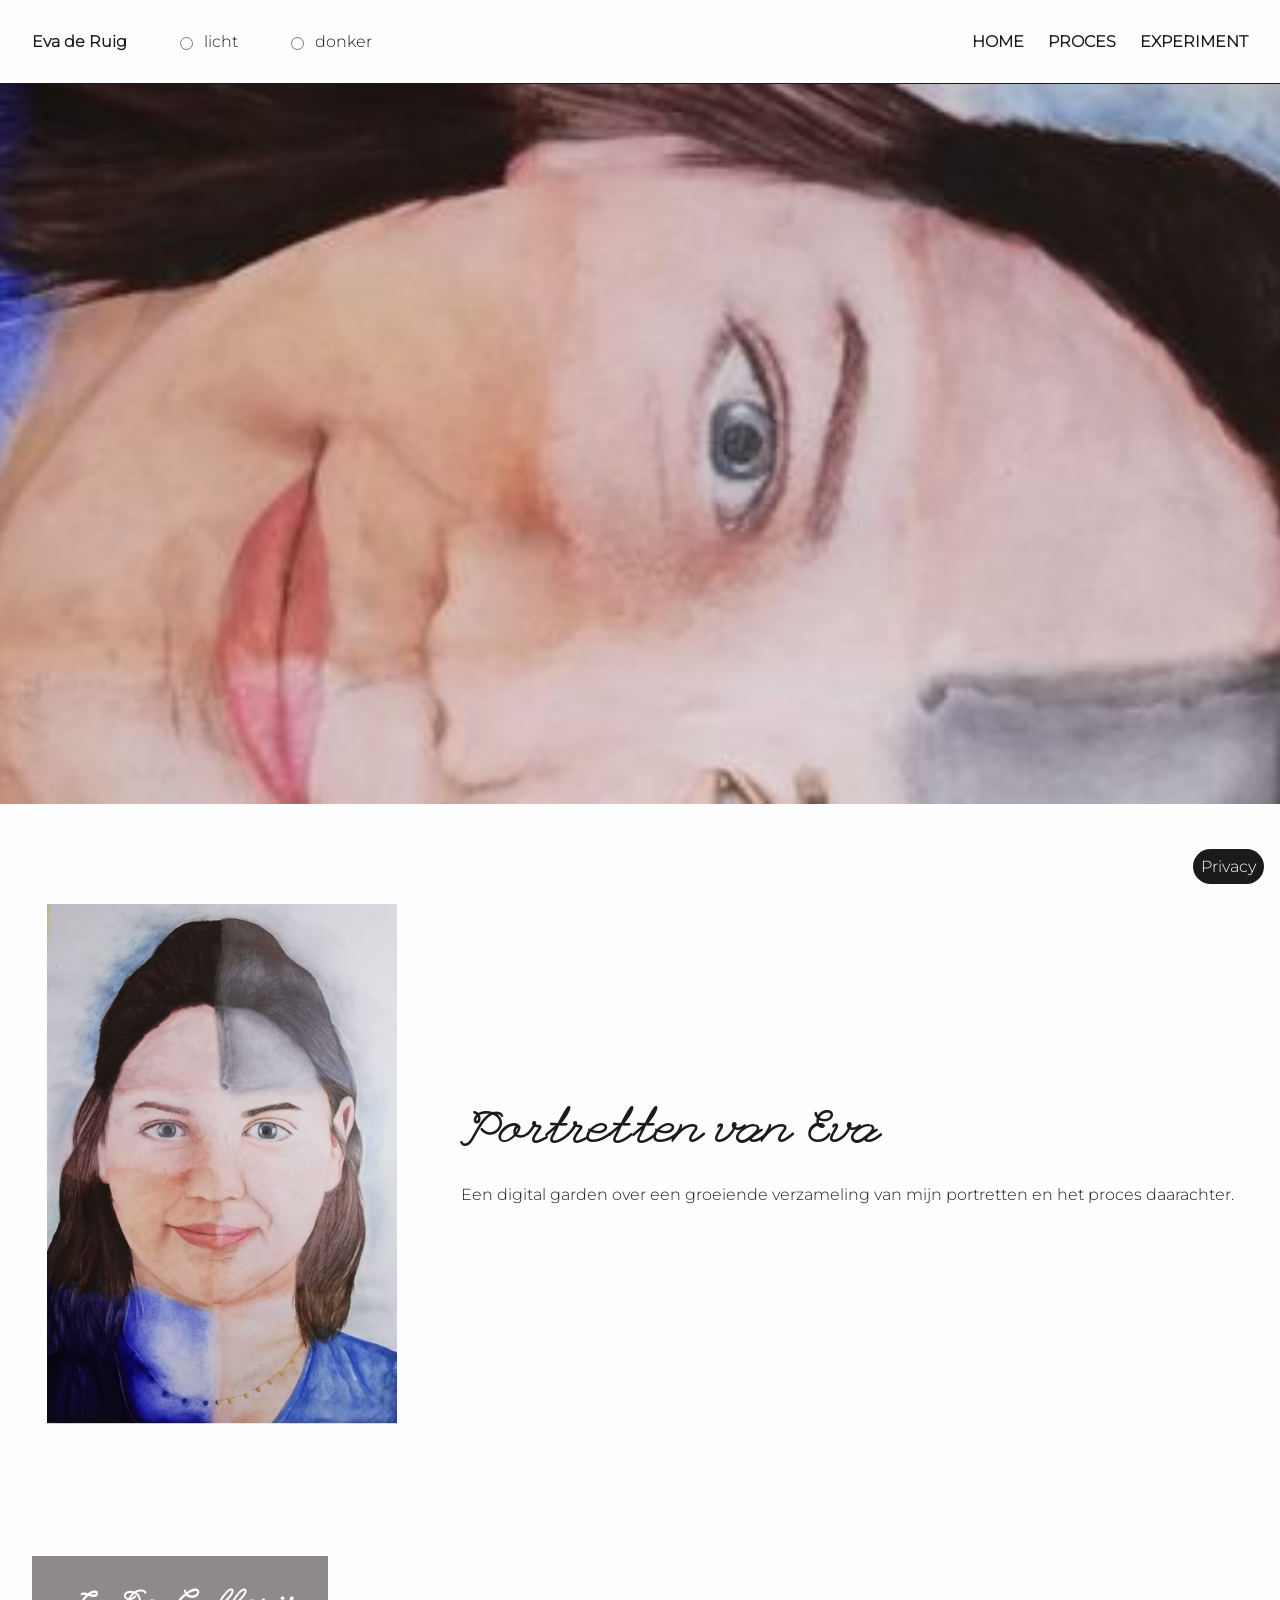
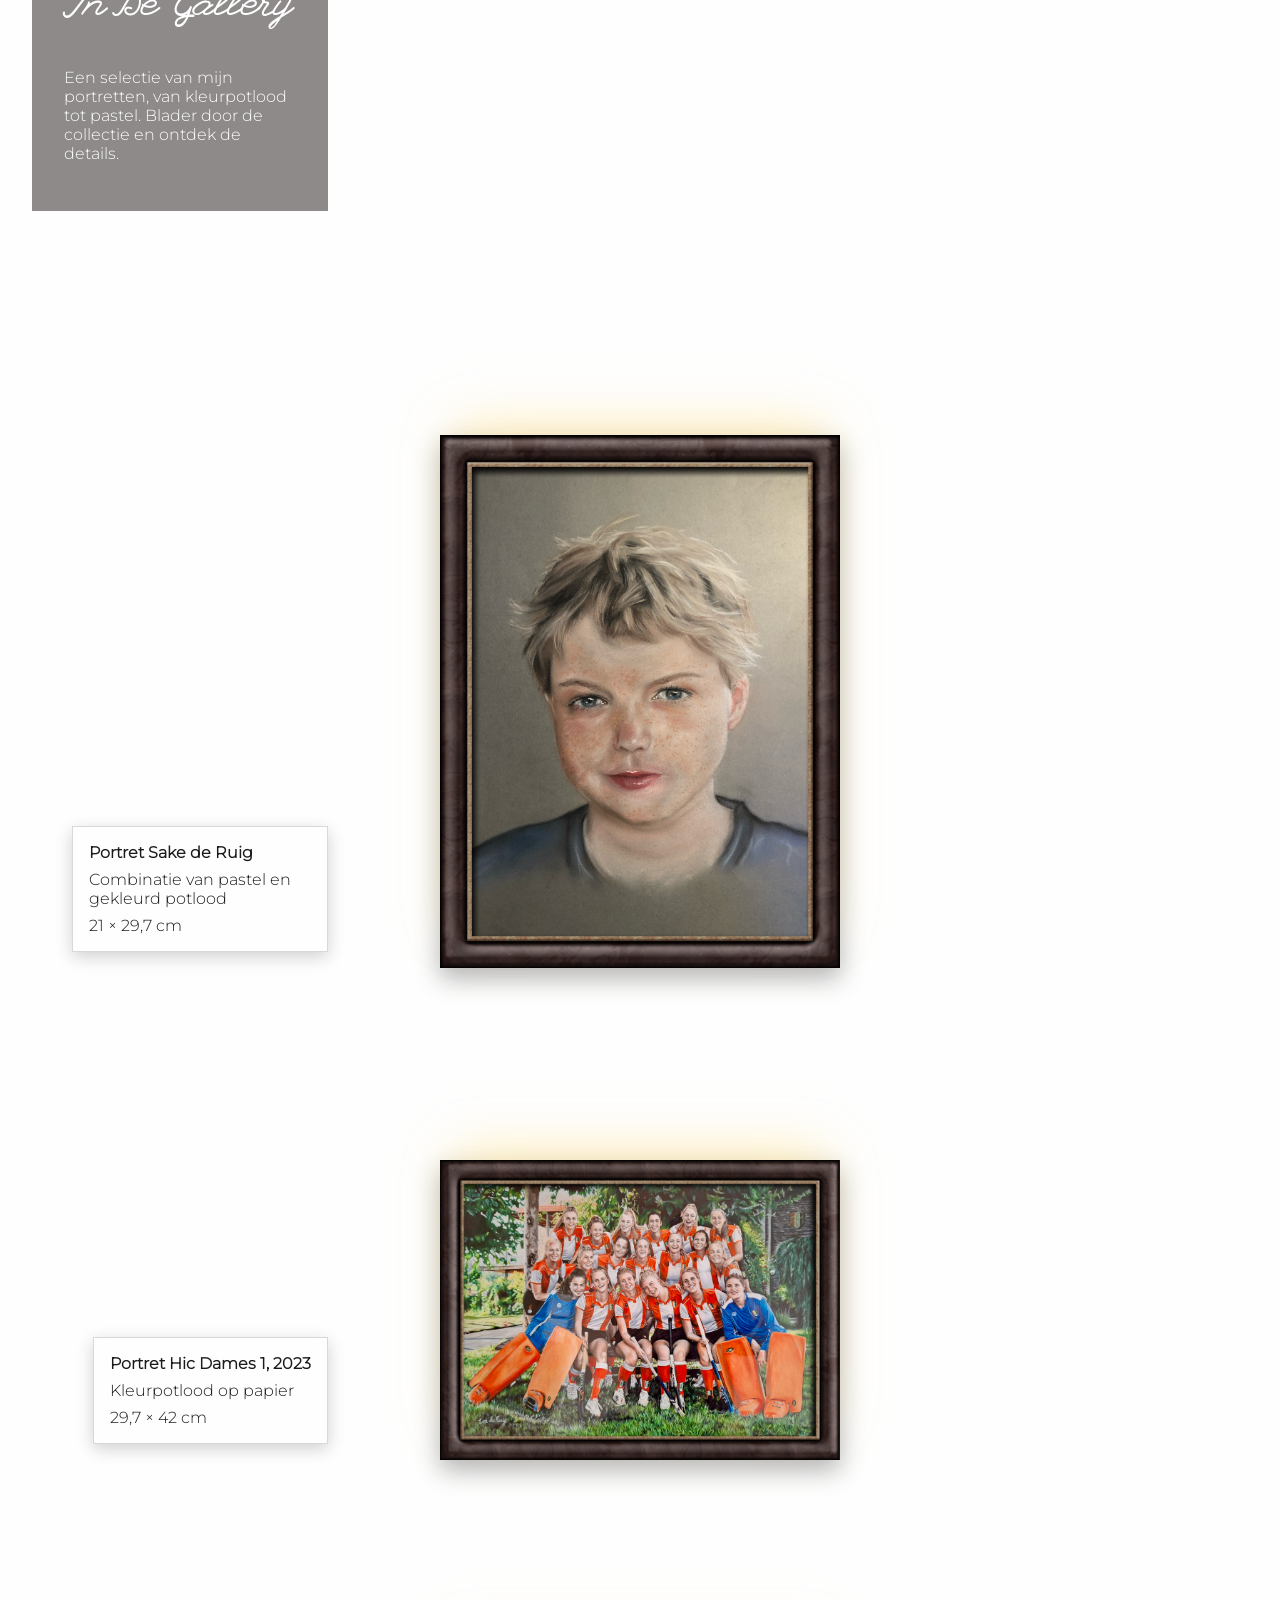
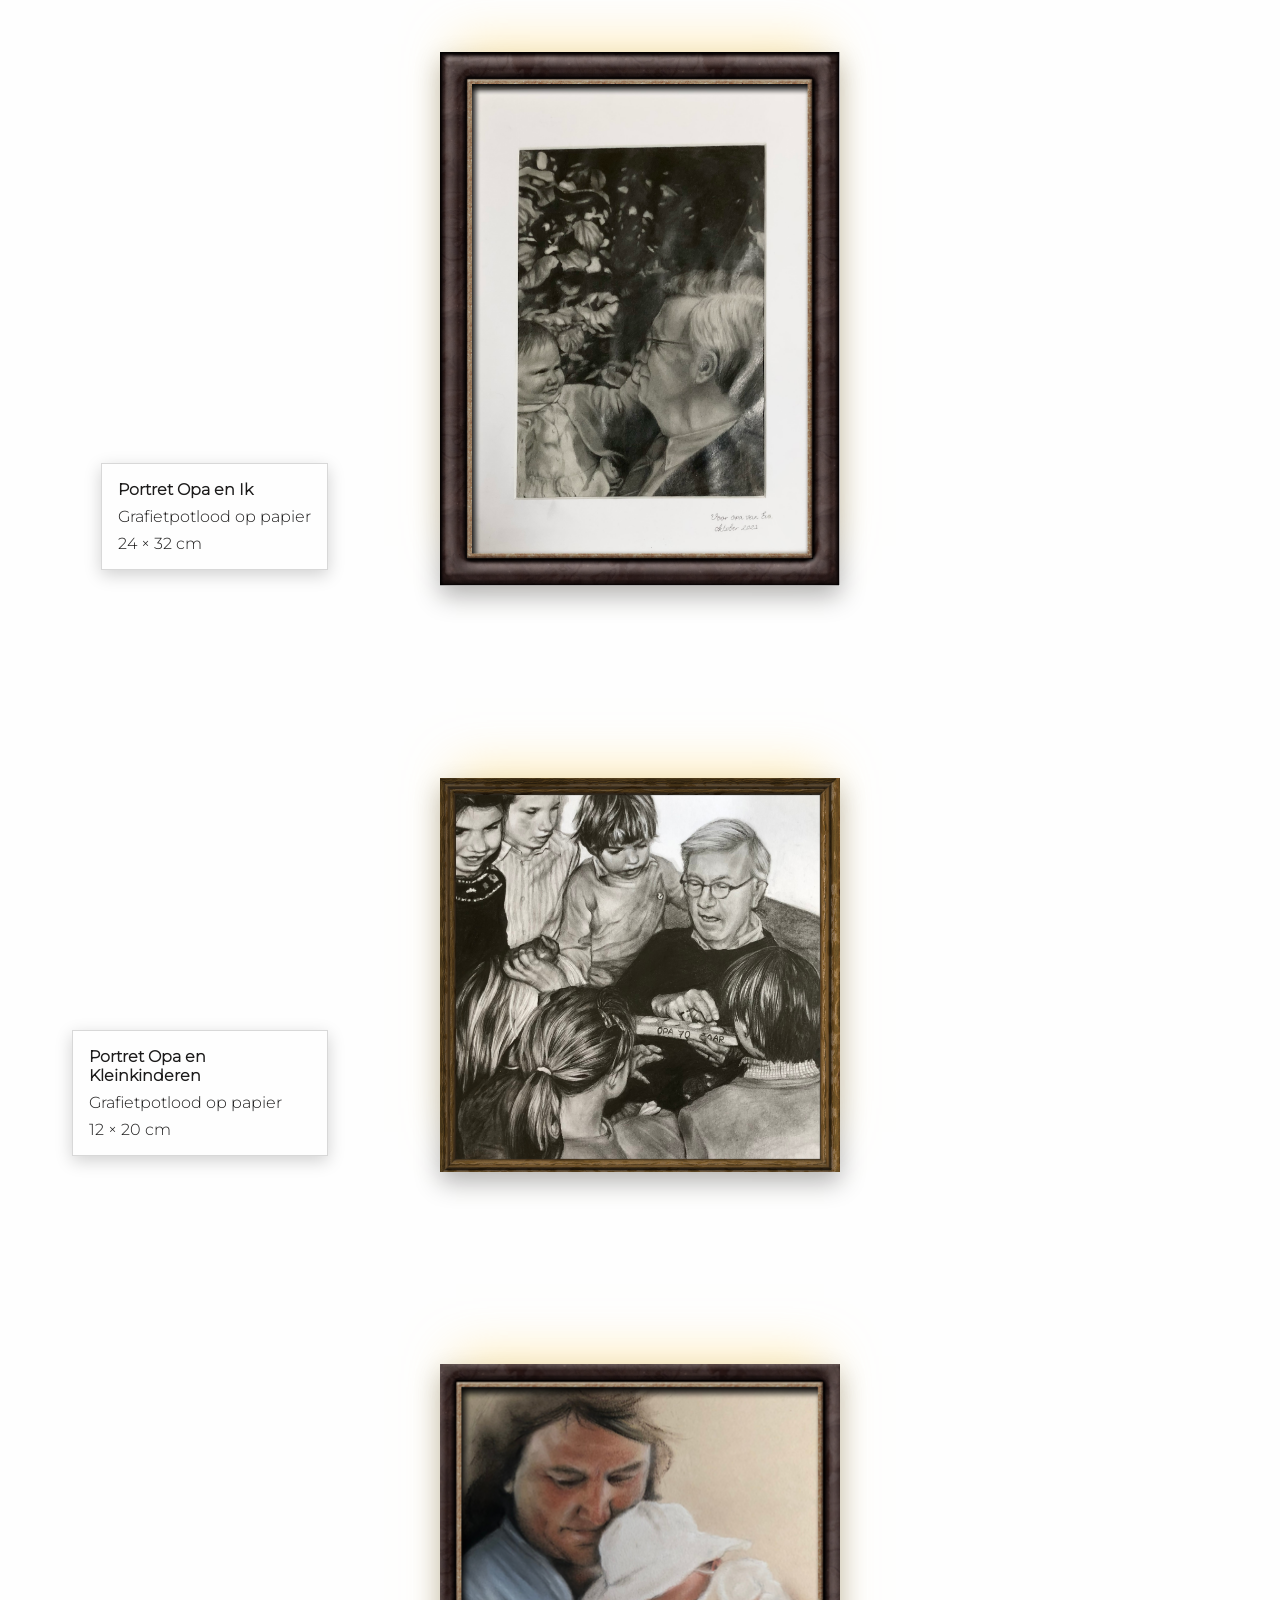
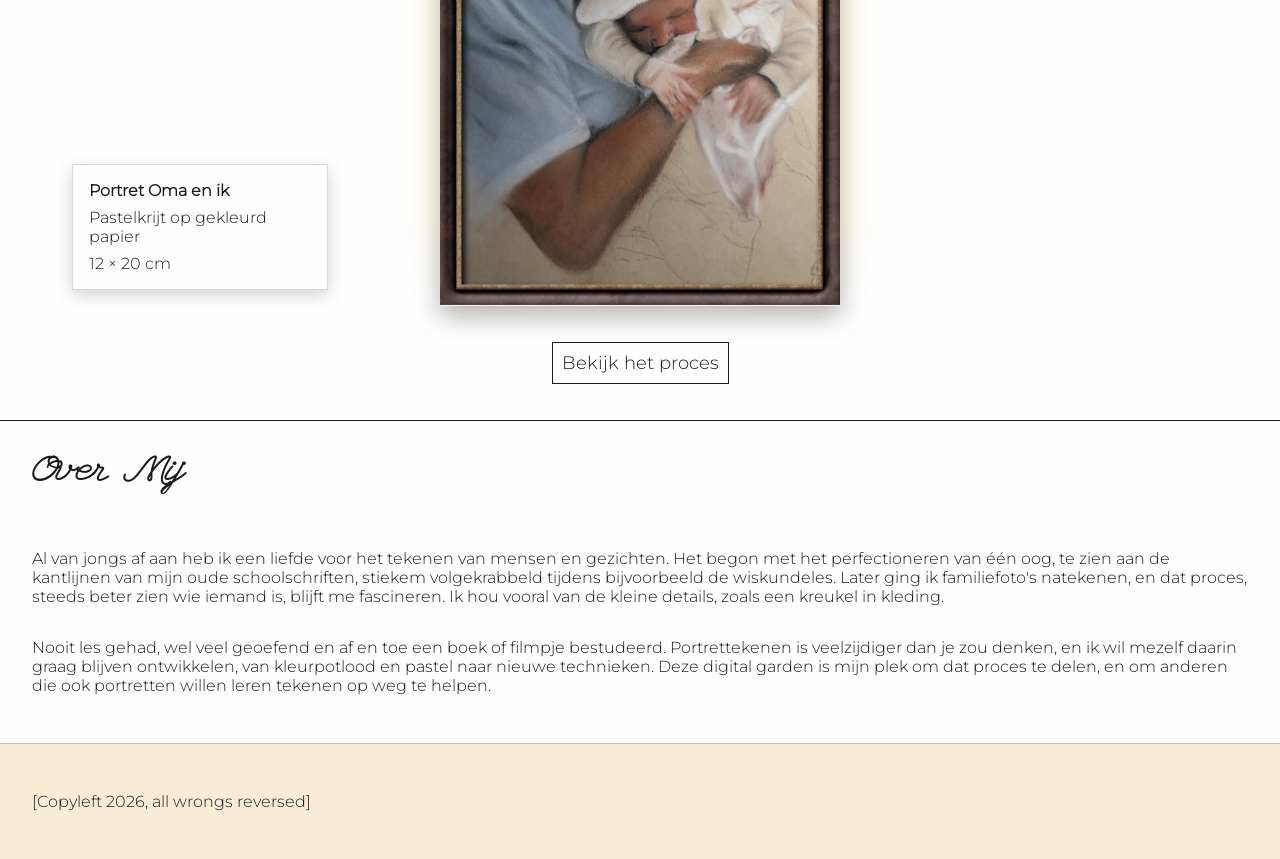
==== commit 21adc8bd: "aanpassingen website" ====
--- a/index.html
+++ b/index.html
@@ -102,58 +102,66 @@
         </p>
       </section>
 
-      <div class="rij">
-        <section>
-          <img
-            src="./assets/afbeeldingen/schilderijsake-metlijst.png"
-            alt="Portret Sake de Ruig"
-          />
+      <figure>
+        <img
+          src="./assets/afbeeldingen/schilderijsake-metlijst.png"
+          alt="Portret Sake de Ruig"
+        />
+        <figcaption>
           <h3>Portret Sake de Ruig</h3>
           <p>Combinatie van pastel en gekleurd potlood</p>
           <p>21 × 29,7 cm</p>
-        </section>
-        <section>
-          <img
-            src="./assets/afbeeldingen/teamfotometlijst.png"
-            alt="Tekening Hockeyteam hic Dames 1"
-          />
+        </figcaption>
+      </figure>
 
+      <figure>
+        <img
+          src="./assets/afbeeldingen/teamfotometlijst.png"
+          alt="Tekening Hockeyteam hic Dames 1"
+        />
+        <figcaption>
           <h3>Portret Hic Dames 1, 2023</h3>
           <p>Kleurpotlood op papier</p>
           <p>29,7 × 42 cm</p>
-        </section>
+        </figcaption>
+      </figure>
 
-        <section>
-          <img
-            src="./assets/afbeeldingen/opaeniklijst.png"
-            alt="Portret van Opa en Ik"
-          />
+      <figure>
+        <img
+          src="./assets/afbeeldingen/opaeniklijst.png"
+          alt="Portret van Opa en Ik"
+        />
+        <figcaption>
           <h3>Portret Opa en Ik</h3>
           <p>Grafietpotlood op papier</p>
           <p>24 × 32 cm</p>
-        </section>
+        </figcaption>
+      </figure>
 
-        <section>
-          <img
-            src="./assets/afbeeldingen/Opaenik-lijst.png"
-            alt="Portret opa en kleinkinderen"
-          />
-
+      <figure>
+        <img
+          src="./assets/afbeeldingen/Opaenik-lijst.png"
+          alt="Portret opa en kleinkinderen"
+        />
+        <figcaption>
           <h3>Portret Opa en Kleinkinderen</h3>
           <p>Grafietpotlood op papier</p>
           <p>12 × 20 cm</p>
-        </section>
+        </figcaption>
+      </figure>
 
-        <section>
-          <img
-            src="./assets/afbeeldingen/omaenik-metlijst.png"
-            alt="portret oma en ik"
-          />
+      <figure>
+        <img
+          src="./assets/afbeeldingen/omaenik-metlijst.png"
+          alt="Portret oma en ik"
+        />
+        <figcaption>
           <h3>Portret Oma en ik</h3>
-          <p>pastelkrijt op gekleurd papier</p>
+          <p>Pastelkrijt op gekleurd papier</p>
           <p>12 × 20 cm</p>
-        </section>
-      </div>
+        </figcaption>
+      </figure>
+
       <a href="proces.html">Bekijk het proces</a>
     </main>
 
--- a/assets/style/normal.css
+++ b/assets/style/normal.css
@@ -28,6 +28,10 @@
 
   --color-background: light-dark(var(--color-light), var(--color-dark));
   --color-text: light-dark(var(--color-dark), var(--color-light));
+
+  --card-border: light-dark(rgba(0, 0, 0, 0.15), rgba(255, 255, 255, 0.2));
+  --card-shadow: 0 0.3em 1em light-dark(rgba(0, 0, 0, 0.18), rgba(0, 0, 0, 0.6));
+  --glow: rgba(255, 226, 150, 0.7);
 
   --whitespace: 2em;
   --whitespace-s: 1em;
@@ -64,19 +68,36 @@
     "nav"
     "picture"
     "header"
-    "main"
+    "intro"
+    "foto1"
+    "kaart1"
+    "foto2"
+    "kaart2"
+    "foto3"
+    "kaart3"
+    "foto4"
+    "kaart4"
+    "foto5"
+    "kaart5"
+    "proces"
     "aside"
     "footer";
 
   @media (width > 60em) {
-    grid-template-columns: 1fr 3fr 2fr;
+    grid-template-columns: 1fr minmax(0, 35em) 1fr;
     grid-template-areas:
-      "nav nav nav"
+      "nav     nav    nav"
       "picture picture picture"
-      "header header header"
-      "main main main"
-      "aside aside aside"
-      "footer footer footer";
+      "header  header header"
+      "intro   .      ."
+      "kaart1  foto1  ."
+      "kaart2  foto2  ."
+      "kaart3  foto3  ."
+      "kaart4  foto4  ."
+      "kaart5  foto5  ."
+      "proces  proces proces"
+      "aside   aside  aside"
+      "footer  footer footer";
   }
 }
 
@@ -288,72 +309,98 @@
 * MARK: Main
 **************************/
 
-/*main {
-  margin: auto;
-  display: grid;
-  grid-area: main;
-  align-items: center;
-  gap: var(--whitespace);
-  border-top: 1px solid var(--color-text);
+main,
+figure {
+  display: contents;
+}
+
+main section {
+  grid-area: intro;
+  justify-self: start;
+  max-width: 25em;
+  margin: var(--whitespace);
   padding: var(--whitespace);
-}
-
-main img {
-  width: 100%;
-  max-width: 350px;
-  height: auto;
-}
-
-main section {
-  padding: var(--whitespace);
-}
-
-.rij {
-  display: flex;
-  align-items: flex-start;
-  gap: 4em;
-  padding: 3em var(--whitespace) 4em;
-  overflow-x: auto;
-  scroll-snap-type: x proximity;
-}
-
-.rij section {
-  flex: 0 0 auto;
-  scroll-snap-align: center;
-}
-
-.rij section img {
-  width: auto;
-  height: 40vh;
-  max-width: none;
-  margin: 0 0 var(--whitespace-s);
-  box-shadow: 0.4em 0.6em 1.2em rgba(0, 0, 0, 0.25);
-}
-
-main section img {
-  transition:
-    transform 0.3s ease,
-    box-shadow 0.3s ease;
-}
-
-main section:hover img {
-  transform: scale(1.3);
-  box-shadow: 0.6em 0.9em 1.6em rgba(0, 0, 0, 0.35);
-}
-
-main section:hover {
-  position: relative;
-  z-index: 1;
+  background-color: var(--color-Grey);
+  color: var(--color-background);
 }
 
 main a {
-  display: grid;
-  place-items: center;
+  grid-area: proces;
   justify-self: center;
+  margin-block: var(--whitespace);
+  padding: var(--whitespace-xs);
   border: 1px solid var(--color-text);
   font-size: 18px;
-  padding: var(--whitespace-xs);
-}*/
+}
+
+figure:nth-of-type(1) img {
+  grid-area: foto1;
+}
+figure:nth-of-type(1) figcaption {
+  grid-area: kaart1;
+}
+figure:nth-of-type(2) img {
+  grid-area: foto2;
+}
+figure:nth-of-type(2) figcaption {
+  grid-area: kaart2;
+}
+figure:nth-of-type(3) img {
+  grid-area: foto3;
+}
+figure:nth-of-type(3) figcaption {
+  grid-area: kaart3;
+}
+figure:nth-of-type(4) img {
+  grid-area: foto4;
+}
+figure:nth-of-type(4) figcaption {
+  grid-area: kaart4;
+}
+figure:nth-of-type(5) img {
+  grid-area: foto5;
+}
+figure:nth-of-type(5) figcaption {
+  grid-area: kaart5;
+}
+
+figure img {
+  justify-self: center;
+  max-width: 25em;
+  margin: calc(var(--whitespace) * 6) 0 0;
+  box-shadow:
+    0 -1.5em 3em -1em var(--glow),
+    0 0.6em 1.5em rgba(0, 0, 0, 0.3);
+}
+
+figcaption {
+  margin: var(--whitespace-s) var(--whitespace);
+  padding: var(--whitespace-s);
+  border: 1px solid var(--card-border);
+  background-color: var(--color-background);
+  box-shadow: var(--card-shadow);
+}
+
+figcaption h3,
+figcaption p {
+  margin: 0;
+}
+
+figcaption p {
+  margin-top: var(--whitespace-xs);
+}
+
+@media (width > 60em) {
+  figure img {
+    width: 100%;
+  }
+
+  figcaption {
+    align-self: end;
+    justify-self: end;
+    max-width: 16em;
+  }
+}
 
 /**************************
 * MARK: Aside
@@ -406,158 +453,3 @@
   color: inherit;
   text-decoration: underline;
 }
-
-/* main Test */
-
-main {
-  width: 100%;
-  margin: auto;
-  display: grid;
-  grid-area: main;
-  align-items: center;
-  gap: var(--whitespace);
-  border-top: 1px solid var(--color-text);
-  padding: var(--whitespace);
-}
-
-main > section {
-  justify-self: start;
-  max-width: 25em;
-  padding: var(--whitespace);
-  background-color: var(--color-Grey);
-  color: #fefefe;
-}
-
-.rij {
-  display: grid;
-  gap: calc(var(--whitespace) * 5);
-  padding: var(--whitespace);
-  --card-border: light-dark(rgba(0, 0, 0, 0.15), rgba(255, 255, 255, 0.2));
-  --card-shadow: 0 0.3em 1em light-dark(rgba(0, 0, 0, 0.18), rgba(0, 0, 0, 0.6));
-}
-
-.rij section {
-  position: relative;
-  isolation: isolate;
-  display: grid;
-  column-gap: var(--whitespace);
-  width: 100%;
-  max-width: 50em;
-  margin: 0 auto;
-  padding: 0;
-}
-
-.rij section::before {
-  content: "";
-  height: 4em;
-}
-
-.rij section::after {
-  content: "";
-  position: absolute;
-  z-index: -1;
-  grid-column: 1;
-  grid-row: 2;
-  top: -8em;
-  left: -4em;
-  right: -4em;
-  height: 10em;
-  pointer-events: none;
-  background: radial-gradient(
-    ellipse 50% 80% at 50% 80%,
-    rgba(255, 226, 150, 0.55) 0%,
-    rgba(255, 226, 150, 0.25) 45%,
-    transparent 100%
-  );
-  mask-image: linear-gradient(to bottom, #000 80%, transparent 100%);
-}
-
-.rij img {
-  width: 100%;
-  max-width: none;
-  height: auto;
-  margin: 0;
-  align-self: start;
-  box-shadow: 0 0.6em 1.5em rgba(0, 0, 0, 0.3);
-}
-
-.rij h3,
-.rij p {
-  margin: 0;
-  padding: var(--whitespace-xs) var(--whitespace-s);
-  border-inline: 1px solid var(--card-border);
-  background-color: var(--color-background);
-  box-shadow: var(--card-shadow);
-  clip-path: inset(0 -3em);
-}
-
-.rij h3 {
-  margin-top: var(--whitespace-s);
-  padding-top: var(--whitespace-s);
-  border-top: 1px solid var(--card-border);
-  clip-path: inset(-3em -3em 0);
-}
-
-.rij p:last-of-type {
-  padding-bottom: var(--whitespace-s);
-  border-bottom: 1px solid var(--card-border);
-  clip-path: inset(0 -3em -3em);
-}
-
-@media (width > 60em) {
-  .rij section {
-    grid-template-columns: 1fr 2fr;
-    grid-template-rows: 4em 1fr repeat(4, auto);
-  }
-
-  .rij section::before {
-    grid-column: 2;
-    grid-row: 1;
-  }
-
-  .rij section::after {
-    grid-column: 2;
-    grid-row: 2 / 7;
-  }
-
-  .rij img {
-    grid-column: 2;
-    grid-row: 2 / 7;
-  }
-
-  .rij h3 {
-    grid-column: 1;
-    grid-row: 3;
-    margin-top: 0;
-  }
-
-  .rij p {
-    grid-column: 1;
-  }
-
-  .rij p:nth-of-type(1) {
-    grid-row: 4;
-  }
-
-  .rij p:nth-of-type(2) {
-    grid-row: 5;
-  }
-
-  .rij p:nth-of-type(3) {
-    grid-row: 6;
-  }
-}
-
-main section:hover {
-  position: relative;
-  z-index: 1;
-}
-
-main a {
-  display: grid;
-  place-items: center;
-  justify-self: center;
-  border: 1px solid var(--color-text);
-  font-size: 18px;
-  padding: var(--whitespace-xs);
-}
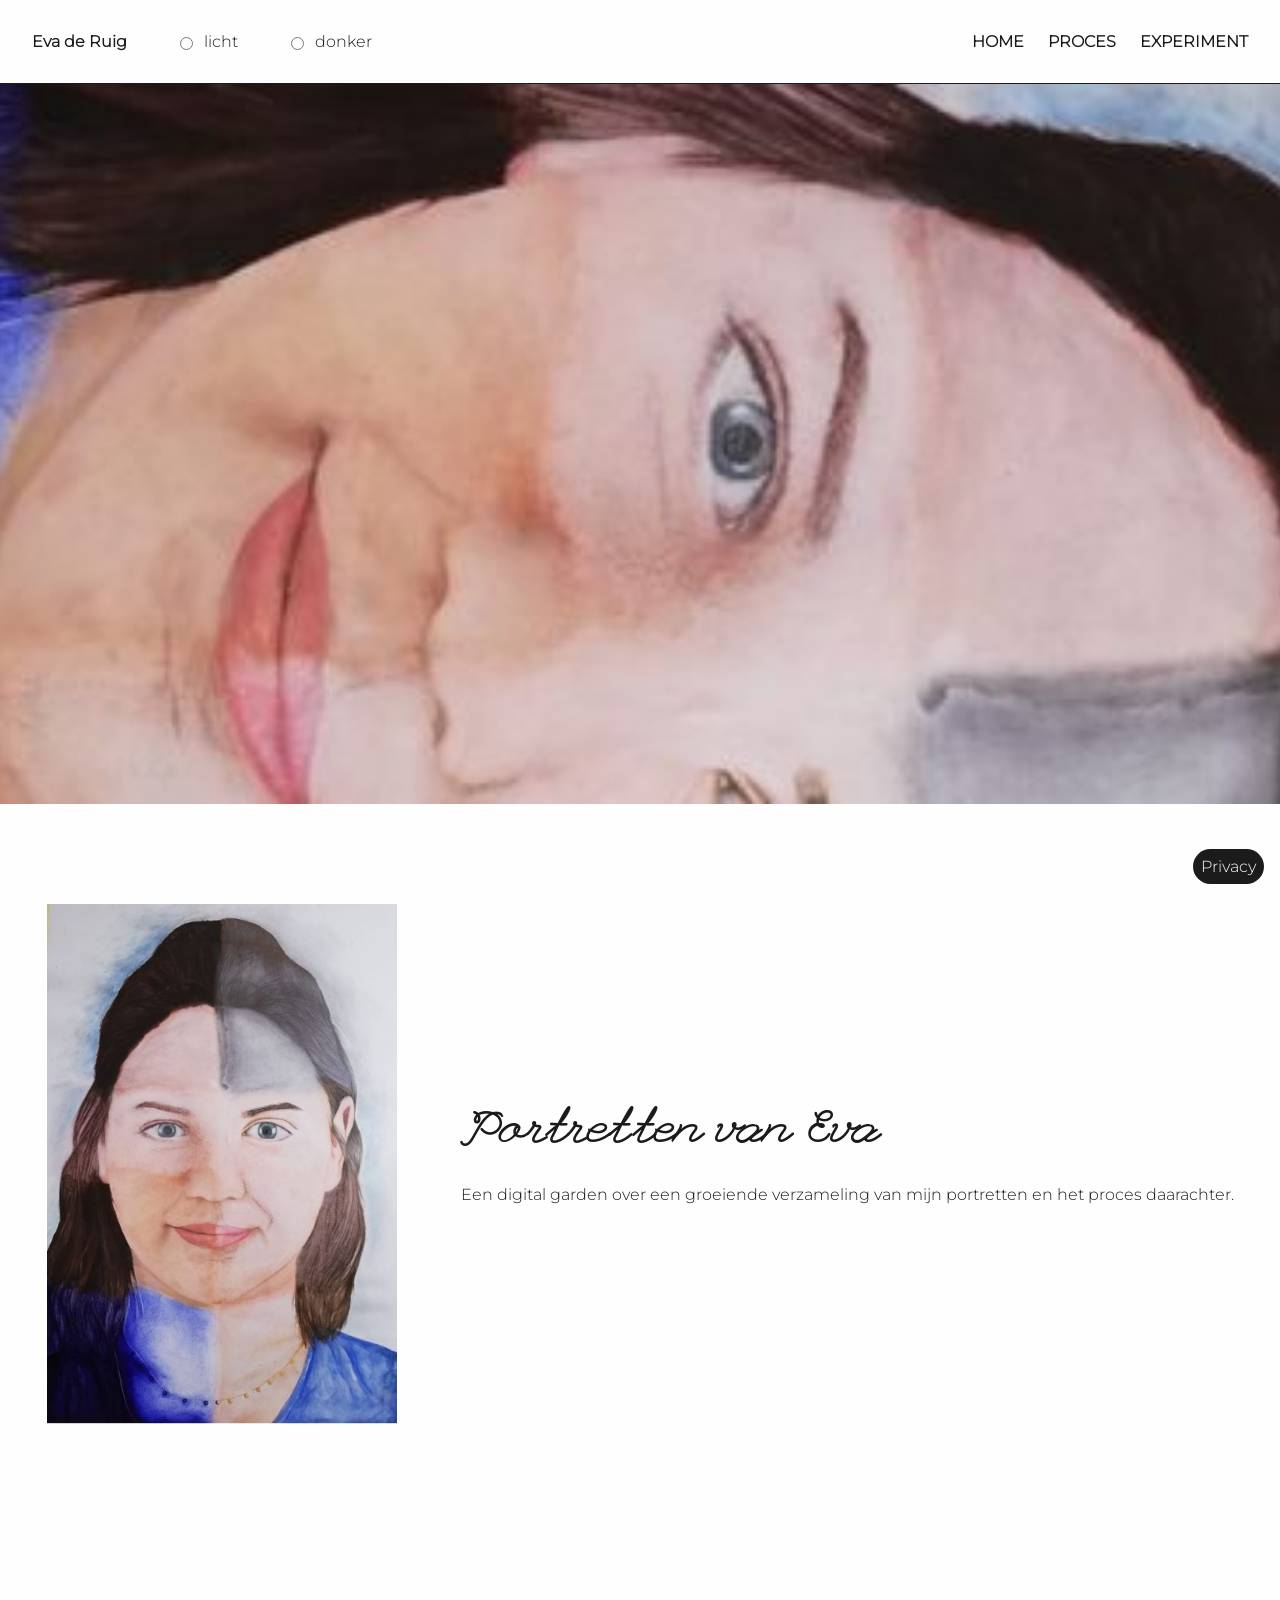
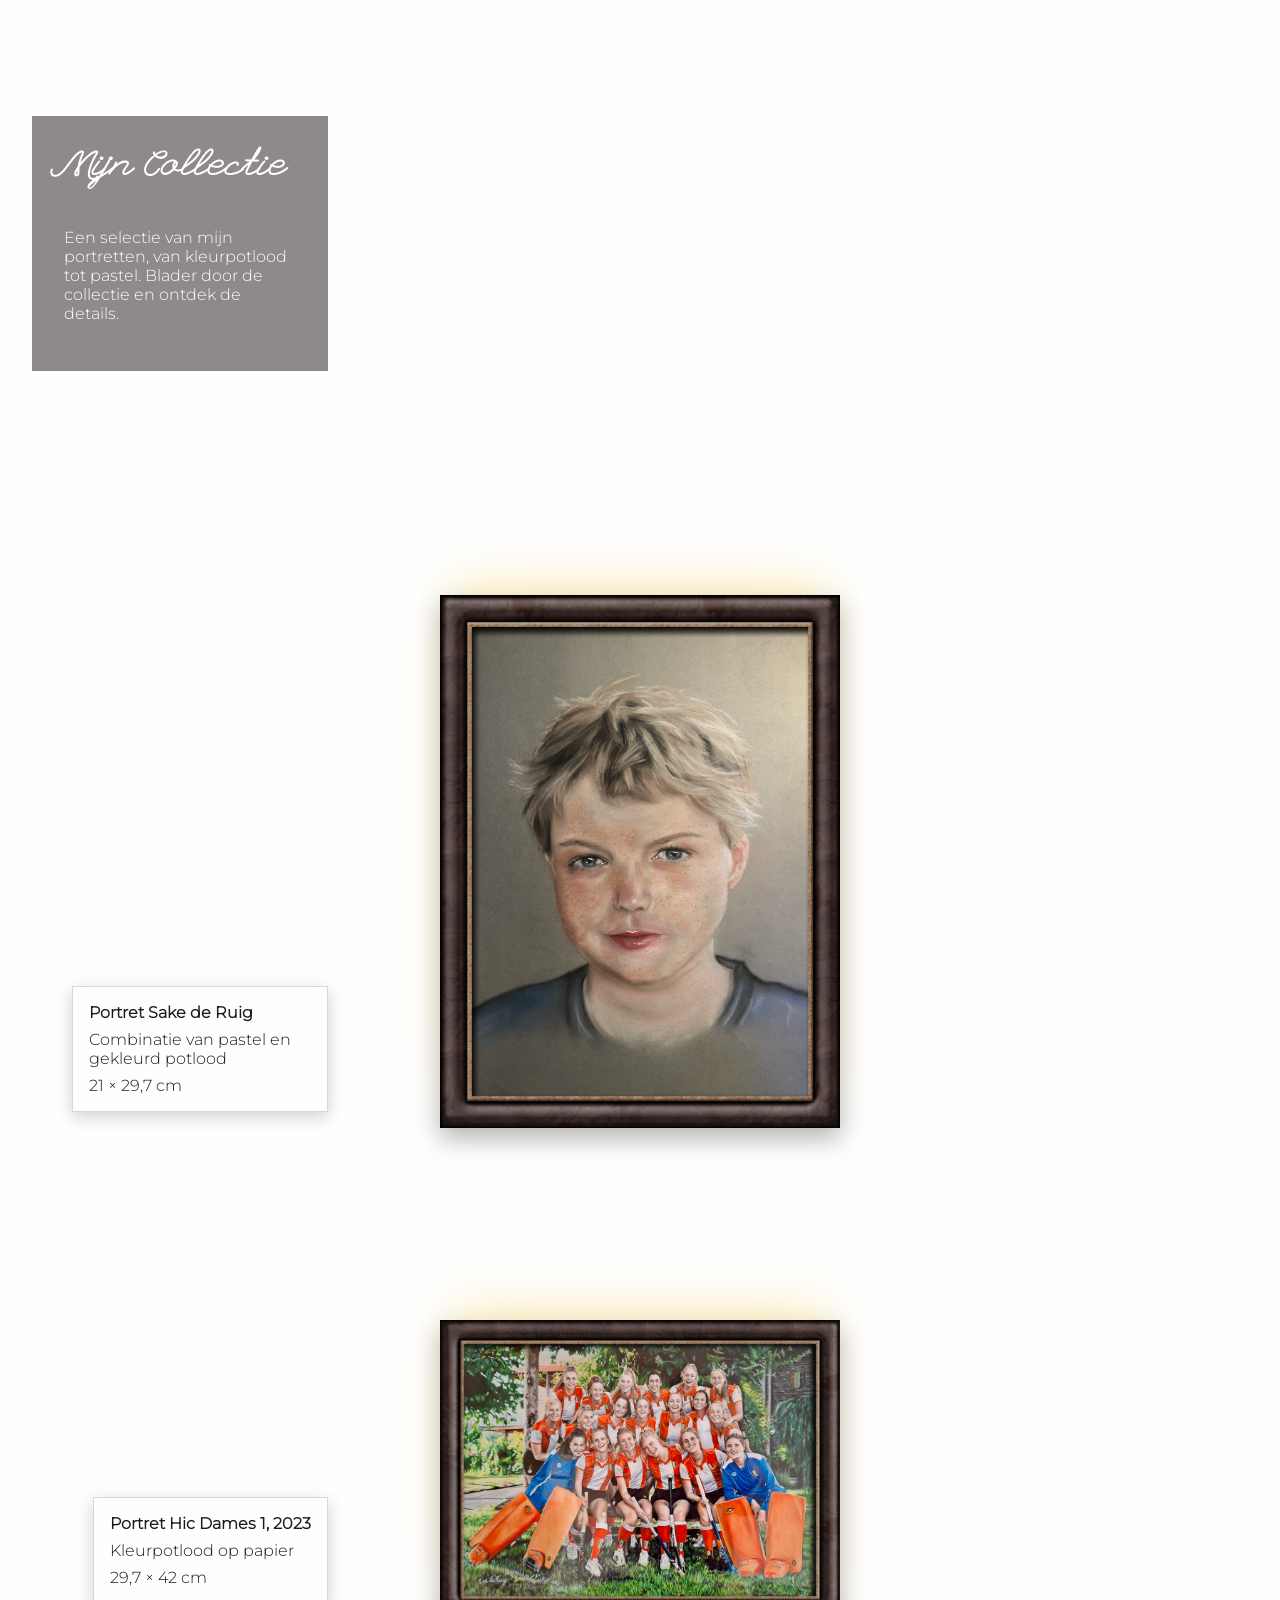
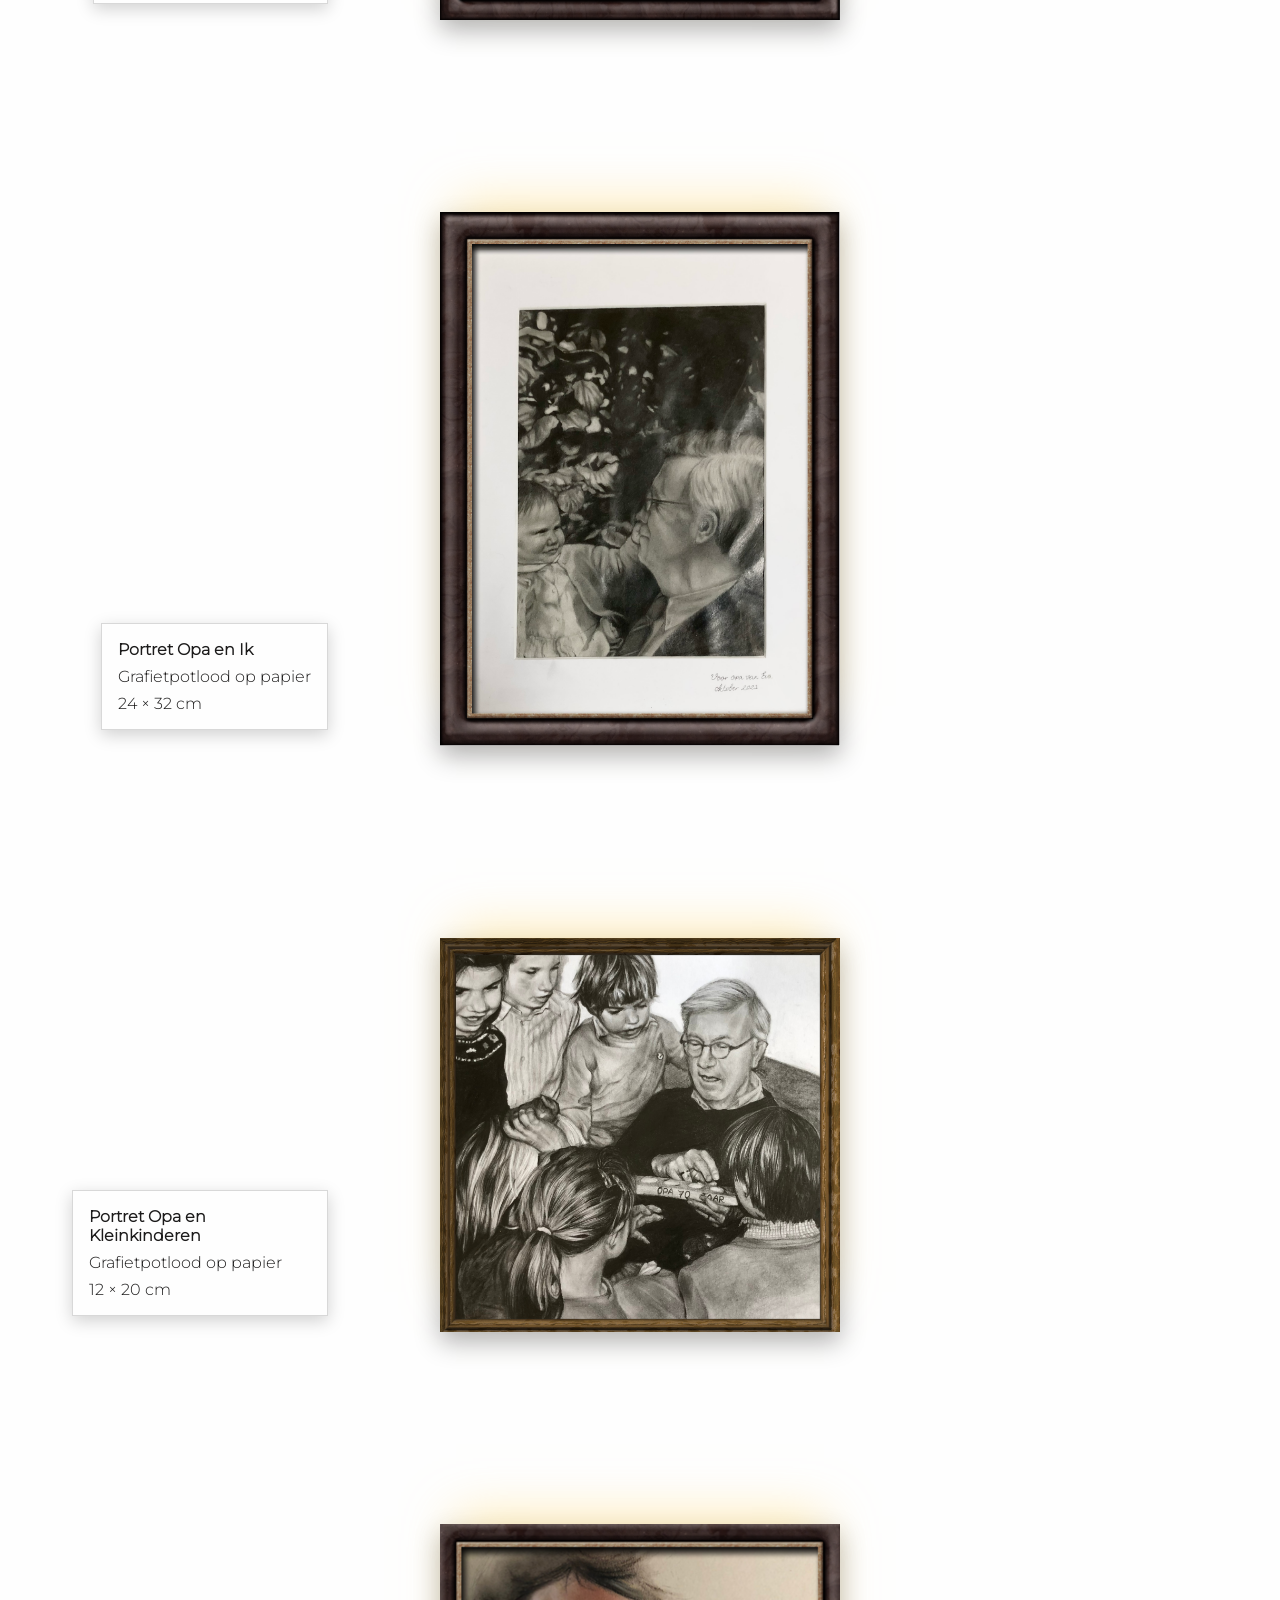
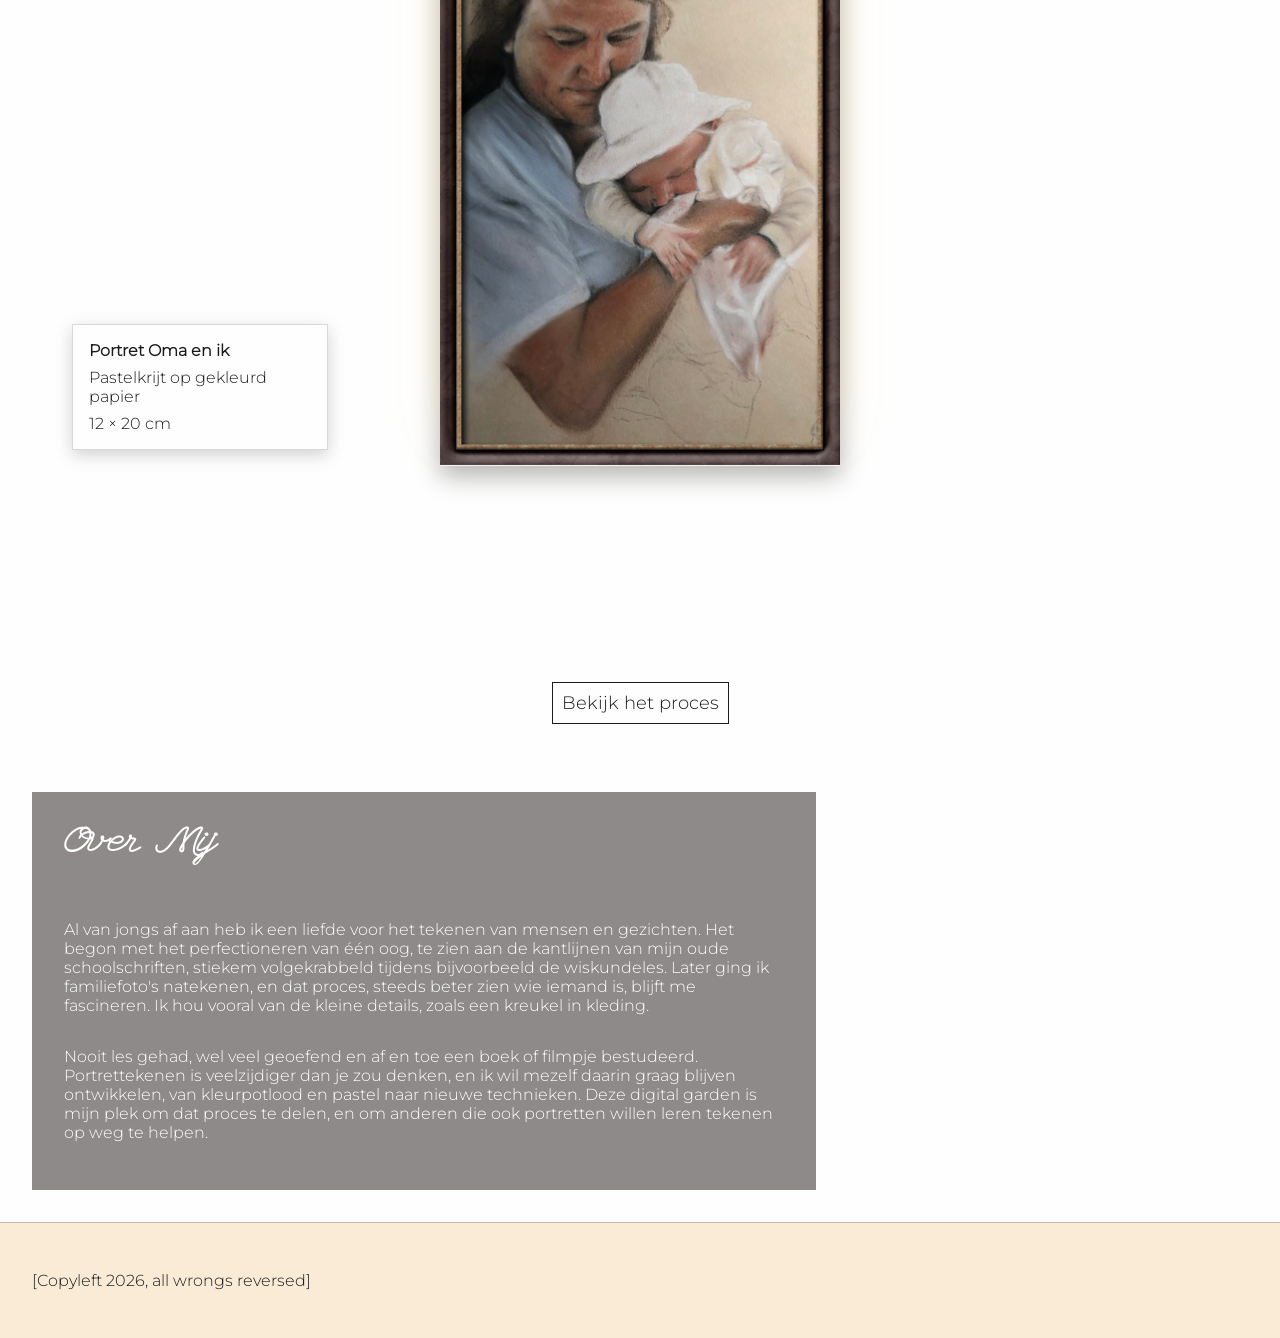
==== commit 2d00e679: "naam veranderd" ====
--- a/index.html
+++ b/index.html
@@ -95,7 +95,7 @@
 
     <main>
       <section>
-        <h2>In De Gallerij</h2>
+        <h2>Mijn Collectie</h2>
         <p>
           Een selectie van mijn portretten, van kleurpotlood tot pastel. Blader
           door de collectie en ontdek de details.
--- a/assets/style/normal.css
+++ b/assets/style/normal.css
@@ -295,17 +295,6 @@
 }
 
 /**************************
-* MARK: Algemene Styling
-**************************/
-
-aside {
-  display: grid;
-  grid-area: aside;
-  border-top: 1px solid var(--color-text);
-  padding: var(--whitespace);
-}
-
-/**************************
 * MARK: Main
 **************************/
 
@@ -318,7 +307,7 @@
   grid-area: intro;
   justify-self: start;
   max-width: 25em;
-  margin: var(--whitespace);
+  margin: 12em 2em 2em;
   padding: var(--whitespace);
   background-color: var(--color-Grey);
   color: var(--color-background);
@@ -327,7 +316,7 @@
 main a {
   grid-area: proces;
   justify-self: center;
-  margin-block: var(--whitespace);
+  margin-block: calc(var(--whitespace) * 6) var(--whitespace);
   padding: var(--whitespace-xs);
   border: 1px solid var(--color-text);
   font-size: 18px;
@@ -406,8 +395,22 @@
 * MARK: Aside
 **************************/
 
+aside {
+  display: grid;
+  grid-area: aside;
+  padding: var(--whitespace);
+  margin: var(--whitespace);
+  justify-self: start;
+  width: fit-content;
+  background-color: var(--color-Grey);
+  color: var(--color-background);
+}
 aside h2 {
   word-spacing: 0.5em;
+}
+
+aside p {
+  max-width: 45em;
 }
 
 /**************************
